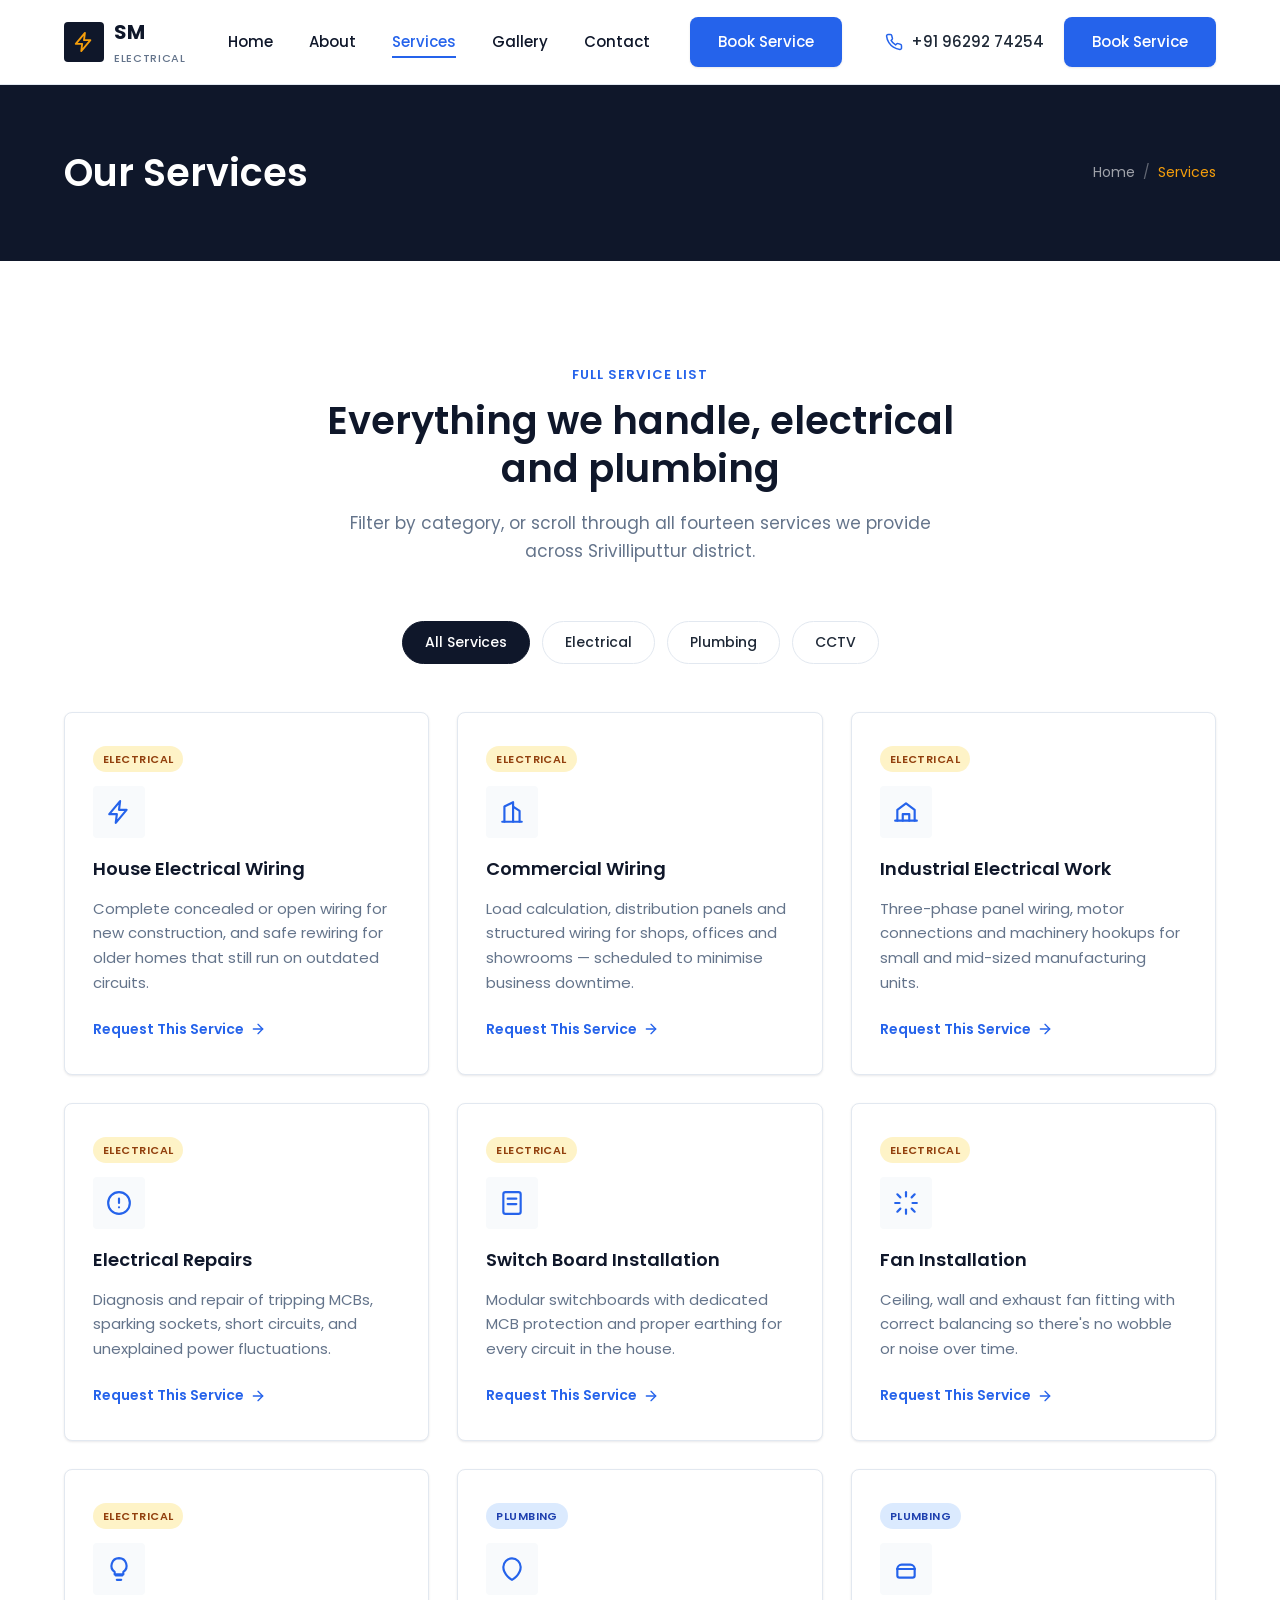
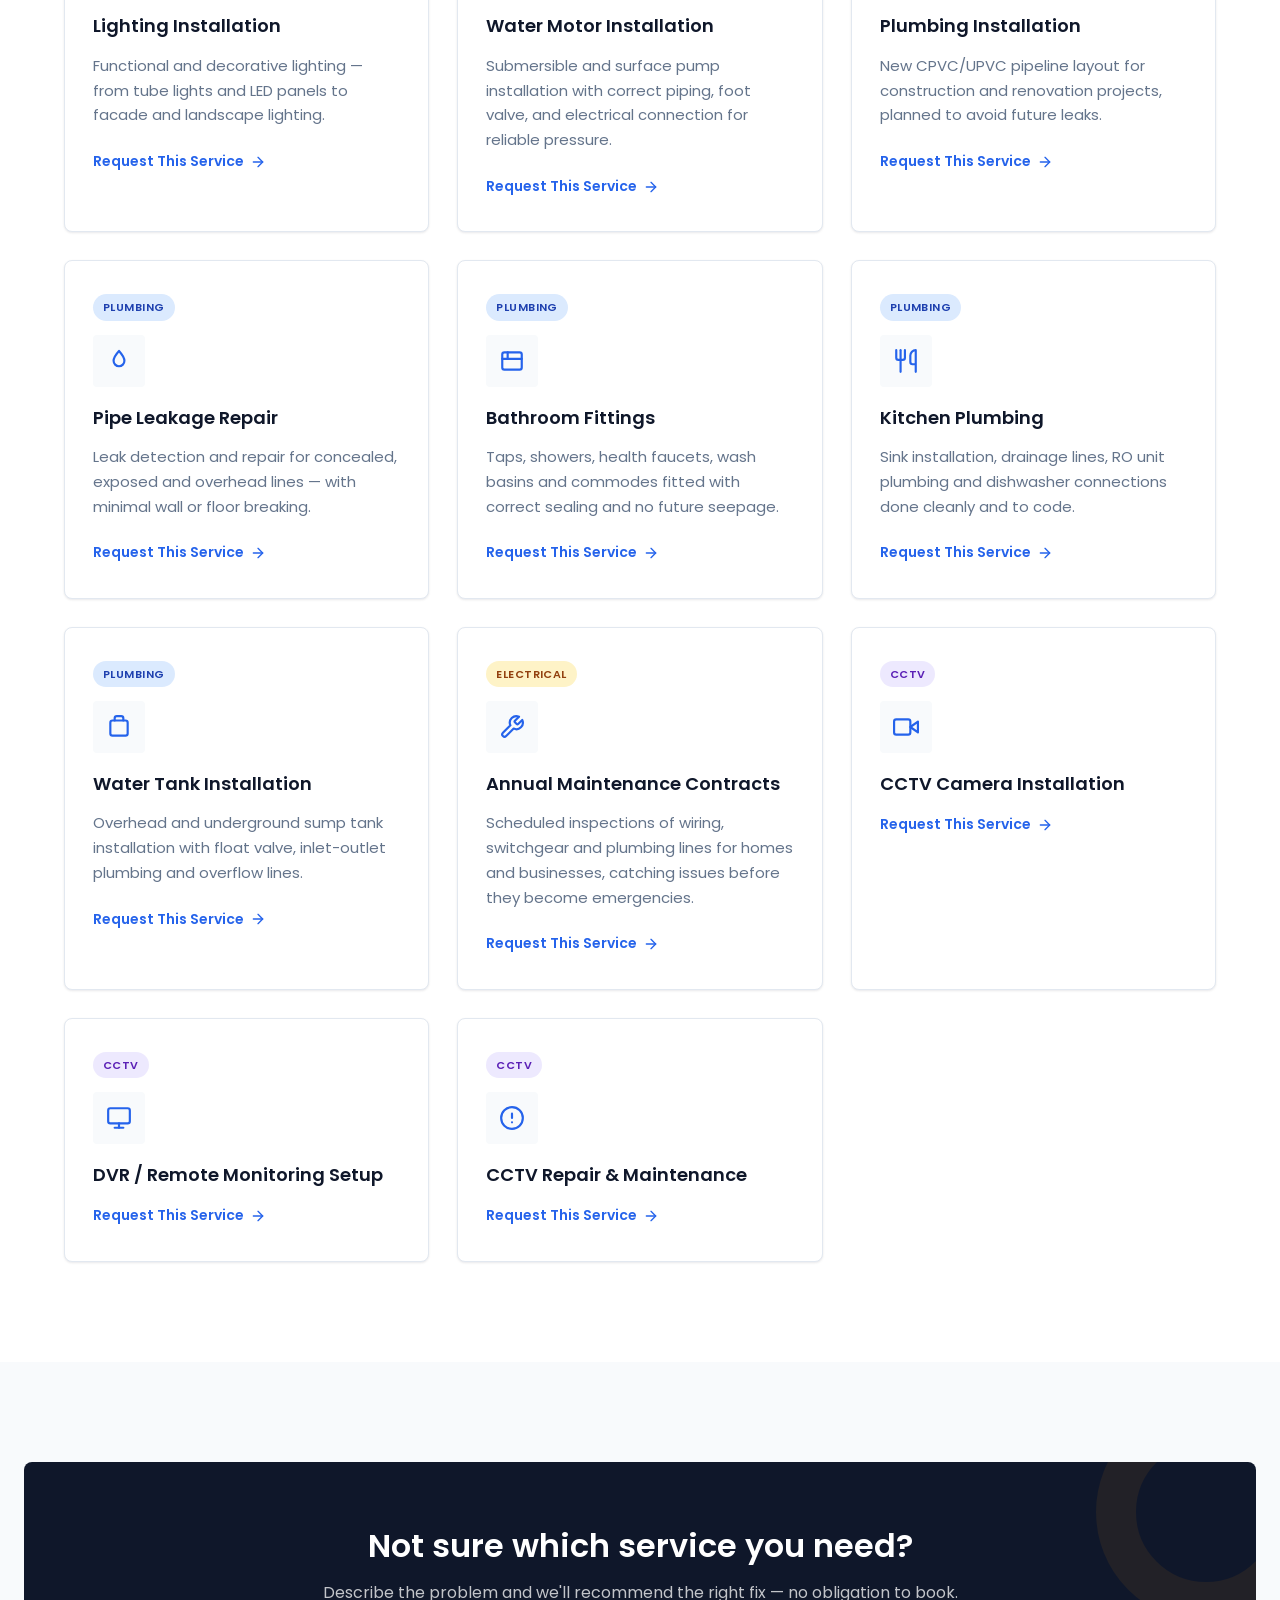
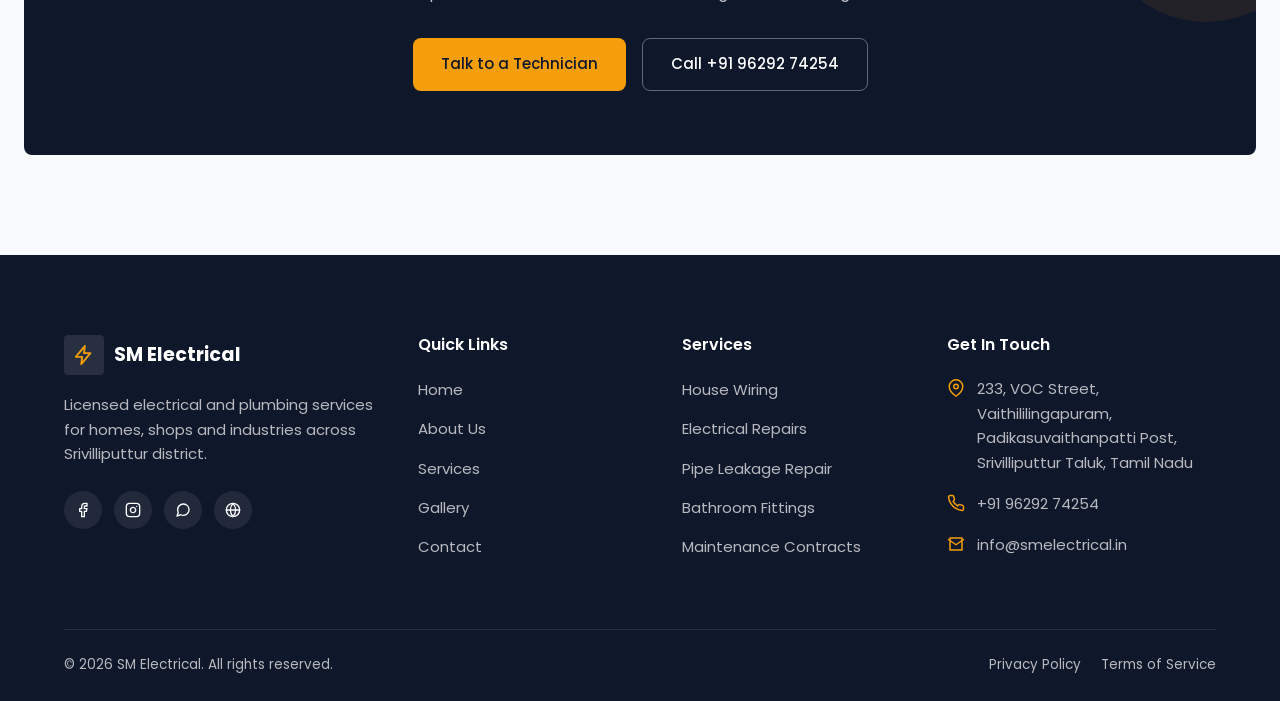
==== project/services.html @ 1d5938f4 "Initial commit" ====
<!DOCTYPE html>
<html lang="en">
<head>
  <meta charset="UTF-8">
  <meta name="viewport" content="width=device-width, initial-scale=1.0">
  <title>Our Services | SM Electrical, Srivilliputtur</title>
  <meta name="description" content="Explore all electrical and plumbing services offered by SM Electrical in Srivilliputtur — wiring, repairs, installations, and maintenance for homes, shops and industries.">
  <meta property="og:type" content="website">
  <meta property="og:title" content="Electrical & Plumbing Services in Srivilliputtur">
  <meta property="og:description" content="House wiring, commercial and industrial electrical work, plumbing installation, leak repair and maintenance — all under one roof.">
  <meta property="og:image" content="images/hero-electrician.svg">
  <link rel="icon" href="images/favicon.svg" type="image/svg+xml">
  <link rel="preconnect" href="https://fonts.googleapis.com">
  <link rel="preconnect" href="https://fonts.gstatic.com" crossorigin>
  <link href="https://fonts.googleapis.com/css2?family=Poppins:wght@400;500;600;700&display=swap" rel="stylesheet">
  <link rel="stylesheet" href="css/style.css">
  <link rel="stylesheet" href="css/responsive.css">
</head>
<body>

  <a href="#main-content" class="skip-link">Skip to main content</a>

  <header class="site-header">
    <div class="container header-inner">
      <a href="index.html" class="logo" aria-label="SM Electrical — Home">
        <span class="logo-mark">
          <svg viewBox="0 0 24 24" fill="none" stroke="#F59E0B" stroke-width="2" stroke-linecap="round" stroke-linejoin="round" aria-hidden="true"><path d="M13 2 3 14h7l-1 8 10-12h-7l1-8z"/></svg>
        </span>
        <span class="logo-text">SM<span class="logo-sub">Electrical</span></span>
      </a>

      <nav class="main-nav" aria-label="Primary navigation">
        <ul class="nav-list">
          <li><a href="index.html" class="nav-link">Home</a></li>
          <li><a href="index.html#about" class="nav-link">About</a></li>
          <li><a href="services.html" class="nav-link">Services</a></li>
          <li><a href="index.html#gallery" class="nav-link">Gallery</a></li>
          <li><a href="index.html#contact" class="nav-link">Contact</a></li>
        </ul>
        <a href="index.html#contact" class="btn btn-primary">Book Service</a>
      </nav>

      <div class="header-actions">
        <a href="tel:+919629274254" class="header-call">
          <svg viewBox="0 0 24 24" fill="none" stroke="currentColor" stroke-width="2" stroke-linecap="round" stroke-linejoin="round" aria-hidden="true"><path d="M22 16.92v3a2 2 0 0 1-2.18 2 19.79 19.79 0 0 1-8.63-3.07 19.5 19.5 0 0 1-6-6 19.79 19.79 0 0 1-3.07-8.67A2 2 0 0 1 4.11 2h3a2 2 0 0 1 2 1.72c.127.96.361 1.903.7 2.81a2 2 0 0 1-.45 2.11L8.09 9.91a16 16 0 0 0 6 6l1.27-1.27a2 2 0 0 1 2.11-.45c.907.339 1.85.573 2.81.7A2 2 0 0 1 22 16.92z"/></svg>
          <span>+91 96292 74254</span>
        </a>
        <a href="index.html#contact" class="btn btn-primary">Book Service</a>
        <button type="button" class="nav-toggle" aria-label="Toggle navigation menu" aria-expanded="false" aria-controls="main-nav">
          <span class="nav-toggle-bar"></span>
          <span class="nav-toggle-bar"></span>
          <span class="nav-toggle-bar"></span>
        </button>
      </div>
    </div>
    <div class="nav-backdrop"></div>
  </header>

  <main id="main-content">

    <section class="page-hero">
      <div class="container page-hero-inner">
        <h1>Our Services</h1>
        <nav class="breadcrumbs" aria-label="Breadcrumb">
          <a href="index.html">Home</a>
          <span class="sep">/</span>
          <span class="current">Services</span>
        </nav>
      </div>
    </section>

    <section class="section">
      <div class="container">
        <div class="section-header section-header--center reveal">
          <span class="eyebrow">Full service list</span>
          <h2 class="section-title">Everything we handle, electrical and plumbing</h2>
          <p class="section-subtitle">Filter by category, or scroll through all fourteen services we provide across Srivilliputtur district.</p>
        </div>

        <div class="service-category-nav reveal" role="group" aria-label="Filter services by category">
          <button type="button" class="category-btn is-active" data-filter="all" aria-pressed="true">All Services</button>
          <button type="button" class="category-btn" data-filter="electrical" aria-pressed="false">Electrical</button>
          <button type="button" class="category-btn" data-filter="plumbing" aria-pressed="false">Plumbing</button>
          <button type="button" class="category-btn" data-filter="cctv" aria-pressed="false">CCTV</button>
        </div>

        <div class="services-page-grid">

          <article class="service-card reveal" id="wiring" data-category="electrical">
            <span class="service-tag service-tag--electrical">Electrical</span>
            <div class="service-icon">
              <svg viewBox="0 0 24 24" fill="none" stroke="currentColor" stroke-width="2" stroke-linecap="round" stroke-linejoin="round" aria-hidden="true"><path d="M13 2 3 14h7l-1 8 10-12h-7l1-8z"/></svg>
            </div>
            <h3>House Electrical Wiring</h3>
            <p>Complete concealed or open wiring for new construction, and safe rewiring for older homes that still run on outdated circuits.</p>
            <a href="contact.html?service=house-wiring" class="service-link">Request This Service
              <svg viewBox="0 0 24 24" fill="none" stroke="currentColor" stroke-width="2" stroke-linecap="round" stroke-linejoin="round" aria-hidden="true"><line x1="5" y1="12" x2="19" y2="12"/><polyline points="12 5 19 12 12 19"/></svg>
            </a>
          </article>

          <article class="service-card reveal" id="commercial" data-category="electrical">
            <span class="service-tag service-tag--electrical">Electrical</span>
            <div class="service-icon">
              <svg viewBox="0 0 24 24" fill="none" stroke="currentColor" stroke-width="2" stroke-linecap="round" stroke-linejoin="round" aria-hidden="true"><path d="M3 21h18"/><path d="M5 21V7l8-4v18"/><path d="M19 21V11l-6-4"/></svg>
            </div>
            <h3>Commercial Wiring</h3>
            <p>Load calculation, distribution panels and structured wiring for shops, offices and showrooms — scheduled to minimise business downtime.</p>
            <a href="contact.html?service=commercial-wiring" class="service-link">Request This Service
              <svg viewBox="0 0 24 24" fill="none" stroke="currentColor" stroke-width="2" stroke-linecap="round" stroke-linejoin="round" aria-hidden="true"><line x1="5" y1="12" x2="19" y2="12"/><polyline points="12 5 19 12 12 19"/></svg>
            </a>
          </article>

          <article class="service-card reveal" id="industrial" data-category="electrical">
            <span class="service-tag service-tag--electrical">Electrical</span>
            <div class="service-icon">
              <svg viewBox="0 0 24 24" fill="none" stroke="currentColor" stroke-width="2" stroke-linecap="round" stroke-linejoin="round" aria-hidden="true"><path d="M2 20h20"/><path d="M4 20V10l8-6 8 6v10"/><path d="M9 20v-6h6v6"/></svg>
            </div>
            <h3>Industrial Electrical Work</h3>
            <p>Three-phase panel wiring, motor connections and machinery hookups for small and mid-sized manufacturing units.</p>
            <a href="contact.html?service=industrial" class="service-link">Request This Service
              <svg viewBox="0 0 24 24" fill="none" stroke="currentColor" stroke-width="2" stroke-linecap="round" stroke-linejoin="round" aria-hidden="true"><line x1="5" y1="12" x2="19" y2="12"/><polyline points="12 5 19 12 12 19"/></svg>
            </a>
          </article>

          <article class="service-card reveal" id="repairs" data-category="electrical">
            <span class="service-tag service-tag--electrical">Electrical</span>
            <div class="service-icon">
              <svg viewBox="0 0 24 24" fill="none" stroke="currentColor" stroke-width="2" stroke-linecap="round" stroke-linejoin="round" aria-hidden="true"><circle cx="12" cy="12" r="10"/><line x1="12" y1="8" x2="12" y2="12"/><line x1="12" y1="16" x2="12.01" y2="16"/></svg>
            </div>
            <h3>Electrical Repairs</h3>
            <p>Diagnosis and repair of tripping MCBs, sparking sockets, short circuits, and unexplained power fluctuations.</p>
            <a href="contact.html?service=electrical-repairs" class="service-link">Request This Service
              <svg viewBox="0 0 24 24" fill="none" stroke="currentColor" stroke-width="2" stroke-linecap="round" stroke-linejoin="round" aria-hidden="true"><line x1="5" y1="12" x2="19" y2="12"/><polyline points="12 5 19 12 12 19"/></svg>
            </a>
          </article>

          <article class="service-card reveal" id="switchboard" data-category="electrical">
            <span class="service-tag service-tag--electrical">Electrical</span>
            <div class="service-icon">
              <svg viewBox="0 0 24 24" fill="none" stroke="currentColor" stroke-width="2" stroke-linecap="round" stroke-linejoin="round" aria-hidden="true"><rect x="4" y="2" width="16" height="20" rx="2"/><line x1="8" y1="8" x2="16" y2="8"/><line x1="8" y1="13" x2="16" y2="13"/></svg>
            </div>
            <h3>Switch Board Installation</h3>
            <p>Modular switchboards with dedicated MCB protection and proper earthing for every circuit in the house.</p>
            <a href="contact.html?service=switchboard" class="service-link">Request This Service
              <svg viewBox="0 0 24 24" fill="none" stroke="currentColor" stroke-width="2" stroke-linecap="round" stroke-linejoin="round" aria-hidden="true"><line x1="5" y1="12" x2="19" y2="12"/><polyline points="12 5 19 12 12 19"/></svg>
            </a>
          </article>

          <article class="service-card reveal" id="fan" data-category="electrical">
            <span class="service-tag service-tag--electrical">Electrical</span>
            <div class="service-icon">
              <svg viewBox="0 0 24 24" fill="none" stroke="currentColor" stroke-width="2" stroke-linecap="round" stroke-linejoin="round" aria-hidden="true"><path d="M12 2v4"/><path d="m6.8 6.8-2.8-2.8"/><path d="M2 12h4"/><path d="m6.8 17.2-2.8 2.8"/><path d="M12 18v4"/><path d="m17.2 17.2 2.8 2.8"/><path d="M18 12h4"/><path d="m17.2 6.8 2.8-2.8"/></svg>
            </div>
            <h3>Fan Installation</h3>
            <p>Ceiling, wall and exhaust fan fitting with correct balancing so there's no wobble or noise over time.</p>
            <a href="contact.html?service=fan-installation" class="service-link">Request This Service
              <svg viewBox="0 0 24 24" fill="none" stroke="currentColor" stroke-width="2" stroke-linecap="round" stroke-linejoin="round" aria-hidden="true"><line x1="5" y1="12" x2="19" y2="12"/><polyline points="12 5 19 12 12 19"/></svg>
            </a>
          </article>

          <article class="service-card reveal" id="lighting" data-category="electrical">
            <span class="service-tag service-tag--electrical">Electrical</span>
            <div class="service-icon">
              <svg viewBox="0 0 24 24" fill="none" stroke="currentColor" stroke-width="2" stroke-linecap="round" stroke-linejoin="round" aria-hidden="true"><path d="M9 18h6"/><path d="M10 22h4"/><path d="M12 2a7 7 0 0 0-4 12.7V17h8v-2.3A7 7 0 0 0 12 2z"/></svg>
            </div>
            <h3>Lighting Installation</h3>
            <p>Functional and decorative lighting — from tube lights and LED panels to facade and landscape lighting.</p>
            <a href="contact.html?service=lighting" class="service-link">Request This Service
              <svg viewBox="0 0 24 24" fill="none" stroke="currentColor" stroke-width="2" stroke-linecap="round" stroke-linejoin="round" aria-hidden="true"><line x1="5" y1="12" x2="19" y2="12"/><polyline points="12 5 19 12 12 19"/></svg>
            </a>
          </article>

          <article class="service-card reveal" id="watermotor" data-category="plumbing">
            <span class="service-tag service-tag--plumbing">Plumbing</span>
            <div class="service-icon">
              <svg viewBox="0 0 24 24" fill="none" stroke="currentColor" stroke-width="2" stroke-linecap="round" stroke-linejoin="round" aria-hidden="true"><path d="M12 22s8-4.5 8-11.8A8 8 0 0 0 4 10.2C4 17.5 12 22 12 22z"/></svg>
            </div>
            <h3>Water Motor Installation</h3>
            <p>Submersible and surface pump installation with correct piping, foot valve, and electrical connection for reliable pressure.</p>
            <a href="contact.html?service=water-motor" class="service-link">Request This Service
              <svg viewBox="0 0 24 24" fill="none" stroke="currentColor" stroke-width="2" stroke-linecap="round" stroke-linejoin="round" aria-hidden="true"><line x1="5" y1="12" x2="19" y2="12"/><polyline points="12 5 19 12 12 19"/></svg>
            </a>
          </article>

          <article class="service-card reveal" id="plumbing-install" data-category="plumbing">
            <span class="service-tag service-tag--plumbing">Plumbing</span>
            <div class="service-icon">
              <svg viewBox="0 0 24 24" fill="none" stroke="currentColor" stroke-width="2" stroke-linecap="round" stroke-linejoin="round" aria-hidden="true"><path d="M4 12h16"/><path d="M4 12a4 4 0 0 1 4-4h8a4 4 0 0 1 4 4"/><path d="M4 12v6a2 2 0 0 0 2 2h12a2 2 0 0 0 2-2v-6"/></svg>
            </div>
            <h3>Plumbing Installation</h3>
            <p>New CPVC/UPVC pipeline layout for construction and renovation projects, planned to avoid future leaks.</p>
            <a href="contact.html?service=plumbing-installation" class="service-link">Request This Service
              <svg viewBox="0 0 24 24" fill="none" stroke="currentColor" stroke-width="2" stroke-linecap="round" stroke-linejoin="round" aria-hidden="true"><line x1="5" y1="12" x2="19" y2="12"/><polyline points="12 5 19 12 12 19"/></svg>
            </a>
          </article>

          <article class="service-card reveal" id="leakage" data-category="plumbing">
            <span class="service-tag service-tag--plumbing">Plumbing</span>
            <div class="service-icon">
              <svg viewBox="0 0 24 24" fill="none" stroke="currentColor" stroke-width="2" stroke-linecap="round" stroke-linejoin="round" aria-hidden="true"><path d="M12 2.69s5 5.5 5 9.13a5 5 0 0 1-10 0c0-3.63 5-9.13 5-9.13z"/></svg>
            </div>
            <h3>Pipe Leakage Repair</h3>
            <p>Leak detection and repair for concealed, exposed and overhead lines — with minimal wall or floor breaking.</p>
            <a href="contact.html?service=leakage-repair" class="service-link">Request This Service
              <svg viewBox="0 0 24 24" fill="none" stroke="currentColor" stroke-width="2" stroke-linecap="round" stroke-linejoin="round" aria-hidden="true"><line x1="5" y1="12" x2="19" y2="12"/><polyline points="12 5 19 12 12 19"/></svg>
            </a>
          </article>

          <article class="service-card reveal" id="bathroom" data-category="plumbing">
            <span class="service-tag service-tag--plumbing">Plumbing</span>
            <div class="service-icon">
              <svg viewBox="0 0 24 24" fill="none" stroke="currentColor" stroke-width="2" stroke-linecap="round" stroke-linejoin="round" aria-hidden="true"><rect x="3" y="4" width="18" height="16" rx="2"/><path d="M3 10h18"/><path d="M8 4v6"/></svg>
            </div>
            <h3>Bathroom Fittings</h3>
            <p>Taps, showers, health faucets, wash basins and commodes fitted with correct sealing and no future seepage.</p>
            <a href="contact.html?service=bathroom-fittings" class="service-link">Request This Service
              <svg viewBox="0 0 24 24" fill="none" stroke="currentColor" stroke-width="2" stroke-linecap="round" stroke-linejoin="round" aria-hidden="true"><line x1="5" y1="12" x2="19" y2="12"/><polyline points="12 5 19 12 12 19"/></svg>
            </a>
          </article>

          <article class="service-card reveal" id="kitchen" data-category="plumbing">
            <span class="service-tag service-tag--plumbing">Plumbing</span>
            <div class="service-icon">
              <svg viewBox="0 0 24 24" fill="none" stroke="currentColor" stroke-width="2" stroke-linecap="round" stroke-linejoin="round" aria-hidden="true"><path d="M3 2v7c0 1.1.9 2 2 2h4a2 2 0 0 0 2-2V2"/><path d="M7 2v20"/><path d="M21 15V2a5 5 0 0 0-5 5v6c0 1.1.9 2 2 2h3zm0 0v7"/></svg>
            </div>
            <h3>Kitchen Plumbing</h3>
            <p>Sink installation, drainage lines, RO unit plumbing and dishwasher connections done cleanly and to code.</p>
            <a href="contact.html?service=kitchen-plumbing" class="service-link">Request This Service
              <svg viewBox="0 0 24 24" fill="none" stroke="currentColor" stroke-width="2" stroke-linecap="round" stroke-linejoin="round" aria-hidden="true"><line x1="5" y1="12" x2="19" y2="12"/><polyline points="12 5 19 12 12 19"/></svg>
            </a>
          </article>

          <article class="service-card reveal" id="watertank" data-category="plumbing">
            <span class="service-tag service-tag--plumbing">Plumbing</span>
            <div class="service-icon">
              <svg viewBox="0 0 24 24" fill="none" stroke="currentColor" stroke-width="2" stroke-linecap="round" stroke-linejoin="round" aria-hidden="true"><rect x="4" y="6" width="16" height="14" rx="2"/><path d="M8 6V4a2 2 0 0 1 2-2h4a2 2 0 0 1 2 2v2"/></svg>
            </div>
            <h3>Water Tank Installation</h3>
            <p>Overhead and underground sump tank installation with float valve, inlet-outlet plumbing and overflow lines.</p>
            <a href="contact.html?service=water-tank" class="service-link">Request This Service
              <svg viewBox="0 0 24 24" fill="none" stroke="currentColor" stroke-width="2" stroke-linecap="round" stroke-linejoin="round" aria-hidden="true"><line x1="5" y1="12" x2="19" y2="12"/><polyline points="12 5 19 12 12 19"/></svg>
            </a>
          </article>

          <article class="service-card reveal" id="maintenance" data-category="electrical">
            <span class="service-tag service-tag--electrical">Electrical</span>
            <div class="service-icon">
              <svg viewBox="0 0 24 24" fill="none" stroke="currentColor" stroke-width="2" stroke-linecap="round" stroke-linejoin="round" aria-hidden="true"><path d="M14.7 6.3a1 1 0 0 0 0 1.4l1.6 1.6a1 1 0 0 0 1.4 0l3.77-3.77a6 6 0 0 1-7.94 7.94l-6.91 6.91a2.12 2.12 0 0 1-3-3l6.91-6.91a6 6 0 0 1 7.94-7.94l-3.76 3.76z"/></svg>
            </div>
            <h3>Annual Maintenance Contracts</h3>
            <p>Scheduled inspections of wiring, switchgear and plumbing lines for homes and businesses, catching issues before they become emergencies.</p>
            <a href="contact.html?service=amc" class="service-link">Request This Service
              <svg viewBox="0 0 24 24" fill="none" stroke="currentColor" stroke-width="2" stroke-linecap="round" stroke-linejoin="round" aria-hidden="true"><line x1="5" y1="12" x2="19" y2="12"/><polyline points="12 5 19 12 12 19"/></svg>
            </a>
          </article>

          <article class="service-card reveal" id="cctv-installation" data-category="cctv">
            <span class="service-tag service-tag--cctv">CCTV</span>
            <div class="service-icon">
              <svg viewBox="0 0 24 24" fill="none" stroke="currentColor" stroke-width="2" stroke-linecap="round" stroke-linejoin="round" aria-hidden="true"><path d="M23 7l-7 5 7 5V7z"/><rect x="1" y="5" width="15" height="14" rx="2" ry="2"/></svg>
            </div>
            <h3>CCTV Camera Installation</h3>
            <a href="index.html#contact" class="service-link">Request This Service
              <svg viewBox="0 0 24 24" fill="none" stroke="currentColor" stroke-width="2" stroke-linecap="round" stroke-linejoin="round" aria-hidden="true"><line x1="5" y1="12" x2="19" y2="12"/><polyline points="12 5 19 12 12 19"/></svg>
            </a>
          </article>

          <article class="service-card reveal" id="cctv-monitoring" data-category="cctv">
            <span class="service-tag service-tag--cctv">CCTV</span>
            <div class="service-icon">
              <svg viewBox="0 0 24 24" fill="none" stroke="currentColor" stroke-width="2" stroke-linecap="round" stroke-linejoin="round" aria-hidden="true"><rect x="2" y="3" width="20" height="14" rx="2"/><line x1="8" y1="21" x2="16" y2="21"/><line x1="12" y1="17" x2="12" y2="21"/></svg>
            </div>
            <h3>DVR / Remote Monitoring Setup</h3>
            <a href="index.html#contact" class="service-link">Request This Service
              <svg viewBox="0 0 24 24" fill="none" stroke="currentColor" stroke-width="2" stroke-linecap="round" stroke-linejoin="round" aria-hidden="true"><line x1="5" y1="12" x2="19" y2="12"/><polyline points="12 5 19 12 12 19"/></svg>
            </a>
          </article>

          <article class="service-card reveal" id="cctv-repair" data-category="cctv">
            <span class="service-tag service-tag--cctv">CCTV</span>
            <div class="service-icon">
              <svg viewBox="0 0 24 24" fill="none" stroke="currentColor" stroke-width="2" stroke-linecap="round" stroke-linejoin="round" aria-hidden="true"><circle cx="12" cy="12" r="10"/><line x1="12" y1="8" x2="12" y2="12"/><line x1="12" y1="16" x2="12.01" y2="16"/></svg>
            </div>
            <h3>CCTV Repair &amp; Maintenance</h3>
            <a href="index.html#contact" class="service-link">Request This Service
              <svg viewBox="0 0 24 24" fill="none" stroke="currentColor" stroke-width="2" stroke-linecap="round" stroke-linejoin="round" aria-hidden="true"><line x1="5" y1="12" x2="19" y2="12"/><polyline points="12 5 19 12 12 19"/></svg>
            </a>
          </article>

        </div>
      </div>
    </section>

    <section class="section section--alt">
      <div class="cta-section reveal">
        <div class="cta-inner">
          <h2>Not sure which service you need?</h2>
          <p>Describe the problem and we'll recommend the right fix — no obligation to book.</p>
          <div class="cta-actions">
            <a href="index.html#contact" class="btn btn-accent">Talk to a Technician</a>
            <a href="tel:+919629274254" class="btn btn-outline-light">Call +91 96292 74254</a>
          </div>
        </div>
      </div>
    </section>

  </main>

  <footer class="site-footer">
    <div class="container">
      <div class="footer-grid">
        <div class="footer-about">
          <a href="index.html" class="footer-logo">
            <span class="logo-mark">
              <svg viewBox="0 0 24 24" fill="none" stroke="#F59E0B" stroke-width="2" stroke-linecap="round" stroke-linejoin="round" aria-hidden="true"><path d="M13 2 3 14h7l-1 8 10-12h-7l1-8z"/></svg>
            </span>
            SM Electrical
          </a>
          <p>Licensed electrical and plumbing services for homes, shops and industries across Srivilliputtur district.</p>
          <div class="footer-social">
            <a href="#" aria-label="Follow us on Facebook"><svg viewBox="0 0 24 24" fill="none" stroke="currentColor" stroke-width="2" stroke-linecap="round" stroke-linejoin="round" aria-hidden="true"><path d="M18 2h-3a5 5 0 0 0-5 5v3H7v4h3v8h4v-8h3l1-4h-4V7a1 1 0 0 1 1-1h3z"/></svg></a>
            <a href="https://www.instagram.com/sm_electrical_1997" target="_blank" rel="noopener" aria-label="Follow us on Instagram"><svg viewBox="0 0 24 24" fill="none" stroke="currentColor" stroke-width="2" stroke-linecap="round" stroke-linejoin="round" aria-hidden="true"><rect x="2" y="2" width="20" height="20" rx="5"/><path d="M16 11.37A4 4 0 1 1 12.63 8 4 4 0 0 1 16 11.37z"/><line x1="17.5" y1="6.5" x2="17.51" y2="6.5"/></svg></a>
            <a href="https://wa.me/919629274254" target="_blank" rel="noopener" aria-label="Message us on WhatsApp"><svg viewBox="0 0 24 24" fill="none" stroke="currentColor" stroke-width="2" stroke-linecap="round" stroke-linejoin="round" aria-hidden="true"><path d="M21 11.5a8.38 8.38 0 0 1-.9 3.8 8.5 8.5 0 0 1-7.6 4.7 8.38 8.38 0 0 1-3.8-.9L3 21l1.9-5.7a8.38 8.38 0 0 1-.9-3.8 8.5 8.5 0 0 1 4.7-7.6 8.38 8.38 0 0 1 3.8-.9h.5a8.48 8.48 0 0 1 8 8v.5z"/></svg></a>
            <a href="#" aria-label="Find us on Google"><svg viewBox="0 0 24 24" fill="none" stroke="currentColor" stroke-width="2" stroke-linecap="round" stroke-linejoin="round" aria-hidden="true"><circle cx="12" cy="12" r="10"/><line x1="2" y1="12" x2="22" y2="12"/><path d="M12 2a15.3 15.3 0 0 1 4 10 15.3 15.3 0 0 1-4 10 15.3 15.3 0 0 1-4-10 15.3 15.3 0 0 1 4-10z"/></svg></a>
          </div>
        </div>

        <div class="footer-nav">
          <h3 class="footer-heading">Quick Links</h3>
          <ul class="footer-links">
            <li><a href="index.html">Home</a></li>
            <li><a href="index.html#about">About Us</a></li>
            <li><a href="services.html">Services</a></li>
            <li><a href="index.html#gallery">Gallery</a></li>
            <li><a href="index.html#contact">Contact</a></li>
          </ul>
        </div>

        <div class="footer-services">
          <h3 class="footer-heading">Services</h3>
          <ul class="footer-links">
            <li><a href="services.html#wiring">House Wiring</a></li>
            <li><a href="services.html#repairs">Electrical Repairs</a></li>
            <li><a href="services.html#leakage">Pipe Leakage Repair</a></li>
            <li><a href="services.html#bathroom">Bathroom Fittings</a></li>
            <li><a href="services.html#maintenance">Maintenance Contracts</a></li>
          </ul>
        </div>

        <div class="footer-contact">
          <h3 class="footer-heading">Get In Touch</h3>
          <div class="footer-contact-item">
            <svg viewBox="0 0 24 24" fill="none" stroke="currentColor" stroke-width="2" stroke-linecap="round" stroke-linejoin="round" aria-hidden="true"><path d="M21 10c0 7-9 13-9 13s-9-6-9-13a9 9 0 0 1 18 0z"/><circle cx="12" cy="10" r="3"/></svg>
            <span>233, VOC Street, Vaithililingapuram, Padikasuvaithanpatti Post, Srivilliputtur Taluk, Tamil Nadu</span>
          </div>
          <div class="footer-contact-item">
            <svg viewBox="0 0 24 24" fill="none" stroke="currentColor" stroke-width="2" stroke-linecap="round" stroke-linejoin="round" aria-hidden="true"><path d="M22 16.92v3a2 2 0 0 1-2.18 2 19.79 19.79 0 0 1-8.63-3.07 19.5 19.5 0 0 1-6-6 19.79 19.79 0 0 1-3.07-8.67A2 2 0 0 1 4.11 2h3a2 2 0 0 1 2 1.72c.127.96.361 1.903.7 2.81a2 2 0 0 1-.45 2.11L8.09 9.91a16 16 0 0 0 6 6l1.27-1.27a2 2 0 0 1 2.11-.45c.907.339 1.85.573 2.81.7A2 2 0 0 1 22 16.92z"/></svg>
            <span>+91 96292 74254</span>
          </div>
          <div class="footer-contact-item">
            <svg viewBox="0 0 24 24" fill="none" stroke="currentColor" stroke-width="2" stroke-linecap="round" stroke-linejoin="round" aria-hidden="true"><path d="M4 4h16v16H4z"/><path d="m22 6-10 7L2 6"/></svg>
            <span>info@smelectrical.in</span>
          </div>
        </div>
      </div>

      <div class="footer-bottom">
        <p>&copy; <span id="current-year">2026</span> SM Electrical. All rights reserved.</p>
        <div class="footer-bottom-links">
          <a href="#">Privacy Policy</a>
          <a href="#">Terms of Service</a>
        </div>
      </div>
    </div>
  </footer>

  <button type="button" class="scroll-top" aria-label="Scroll back to top">
    <svg viewBox="0 0 24 24" fill="none" stroke="currentColor" stroke-width="2" stroke-linecap="round" stroke-linejoin="round" aria-hidden="true"><line x1="12" y1="19" x2="12" y2="5"/><polyline points="5 12 12 5 19 12"/></svg>
  </button>

  <script src="js/main.js"></script>
</body>
</html>
---- project/css/style.css ----
/* ==========================================================================
   SM Electrical
   Main Stylesheet
   ========================================================================== */

/* -----------------------------------------
   1. CSS Variables
----------------------------------------- */
:root {
  --color-primary: #0F172A;
  --color-secondary: #2563EB;
  --color-accent: #F59E0B;
  --color-bg: #FFFFFF;
  --color-section-bg: #F8FAFC;
  --color-text: #1F2937;
  --color-text-muted: #64748B;
  --color-border: #E2E8F0;
  --color-white: #FFFFFF;

  --font-primary: 'Poppins', -apple-system, BlinkMacSystemFont, 'Segoe UI', sans-serif;

  --max-width: 1200px;
  --radius: 8px;
  --radius-sm: 4px;

  --section-padding: 100px;
  --section-padding-mobile: 60px;

  --shadow-sm: 0 1px 3px rgba(15, 23, 42, 0.06), 0 1px 2px rgba(15, 23, 42, 0.04);
  --shadow-md: 0 4px 14px rgba(15, 23, 42, 0.08);
  --shadow-lg: 0 10px 30px rgba(15, 23, 42, 0.10);

  --transition-fast: 0.2s ease;
  --transition-base: 0.3s ease;
}

/* Scroll offset for sticky header on anchor jumps */
#about,
#services,
#gallery,
#contact,
#why-us,
#how-we-work,
#testimonials {
  scroll-margin-top: 100px;
}

/* -----------------------------------------
   2. Reset & Base
----------------------------------------- */
*,
*::before,
*::after {
  box-sizing: border-box;
  margin: 0;
  padding: 0;
}

html {
  scroll-behavior: smooth;
  -webkit-text-size-adjust: 100%;
}

body {
  font-family: var(--font-primary);
  color: var(--color-text);
  background-color: var(--color-bg);
  line-height: 1.65;
  font-size: 16px;
  overflow-x: hidden;
}

img {
  max-width: 100%;
  display: block;
}

a {
  color: inherit;
  text-decoration: none;
}

ul,
ol {
  list-style: none;
}

button {
  font-family: inherit;
  cursor: pointer;
  border: none;
  background: none;
}

input,
textarea,
select {
  font-family: inherit;
  font-size: 1rem;
}

h1, h2, h3, h4, h5, h6 {
  font-weight: 600;
  line-height: 1.25;
  color: var(--color-primary);
}

/* Visible keyboard focus for accessibility */
a:focus-visible,
button:focus-visible,
input:focus-visible,
textarea:focus-visible,
select:focus-visible {
  outline: 2px solid var(--color-secondary);
  outline-offset: 3px;
  border-radius: var(--radius-sm);
}

.skip-link {
  position: absolute;
  left: -9999px;
  top: 0;
  background: var(--color-primary);
  color: var(--color-white);
  padding: 12px 20px;
  z-index: 2000;
  border-radius: 0 0 var(--radius-sm) 0;
}

.skip-link:focus {
  left: 0;
}

@media (prefers-reduced-motion: reduce) {
  *,
  *::before,
  *::after {
    animation-duration: 0.01ms !important;
    animation-iteration-count: 1 !important;
    transition-duration: 0.01ms !important;
    scroll-behavior: auto !important;
  }
}

/* -----------------------------------------
   3. Layout Helpers
----------------------------------------- */
.container {
  max-width: var(--max-width);
  margin-inline: auto;
  padding-inline: 24px;
}

.section {
  padding-block: var(--section-padding);
}

.section--alt {
  background-color: var(--color-section-bg);
}

.section-header {
  max-width: 640px;
  margin-bottom: 56px;
}

.section-header--center {
  margin-inline: auto;
  text-align: center;
}

.eyebrow {
  display: inline-block;
  font-size: 0.8125rem;
  font-weight: 600;
  letter-spacing: 0.08em;
  text-transform: uppercase;
  color: var(--color-secondary);
  margin-bottom: 12px;
  position: relative;
  padding-left: 28px;
}

.eyebrow::before {
  content: '';
  position: absolute;
  left: 0;
  top: 50%;
  transform: translateY(-50%);
  width: 18px;
  height: 2px;
  background-color: var(--color-accent);
}

.section-header--center .eyebrow {
  padding-left: 0;
}

.section-header--center .eyebrow::before {
  display: none;
}

.section-title {
  font-size: clamp(1.75rem, 3vw, 2.5rem);
  margin-bottom: 16px;
}

.section-subtitle {
  color: var(--color-text-muted);
  font-size: 1.0625rem;
}

.text-center {
  text-align: center;
}

/* Fade-in on scroll */
.reveal {
  opacity: 0;
  transform: translateY(24px);
  transition: opacity 0.6s ease, transform 0.6s ease;
}

.reveal.is-visible {
  opacity: 1;
  transform: translateY(0);
}

/* -----------------------------------------
   4. Buttons
----------------------------------------- */
.btn {
  display: inline-flex;
  align-items: center;
  justify-content: center;
  gap: 8px;
  padding: 13px 28px;
  border-radius: var(--radius);
  font-weight: 500;
  font-size: 0.9375rem;
  transition: transform var(--transition-fast), box-shadow var(--transition-fast), background-color var(--transition-fast), color var(--transition-fast), border-color var(--transition-fast);
  white-space: nowrap;
}

.btn-primary {
  background-color: var(--color-secondary);
  color: var(--color-white);
  box-shadow: var(--shadow-sm);
}

.btn-primary:hover {
  background-color: #1D4ED8;
  box-shadow: var(--shadow-md);
  transform: translateY(-2px);
}

.btn-accent {
  background-color: var(--color-accent);
  color: var(--color-primary);
}

.btn-accent:hover {
  background-color: #D97F09;
  transform: translateY(-2px);
  box-shadow: var(--shadow-md);
}

.btn-outline {
  background-color: transparent;
  color: var(--color-primary);
  border: 1.5px solid var(--color-border);
}

.btn-outline:hover {
  border-color: var(--color-secondary);
  color: var(--color-secondary);
  transform: translateY(-2px);
}

.btn-outline-light {
  background-color: transparent;
  color: var(--color-white);
  border: 1.5px solid rgba(255, 255, 255, 0.35);
}

.btn-outline-light:hover {
  border-color: var(--color-white);
  background-color: rgba(255, 255, 255, 0.08);
  transform: translateY(-2px);
}

.btn-sm {
  padding: 10px 20px;
  font-size: 0.875rem;
}

.btn-block {
  width: 100%;
}

/* -----------------------------------------
   5. Header
----------------------------------------- */
.site-header {
  position: sticky;
  top: 0;
  z-index: 1000;
  background-color: rgba(255, 255, 255, 0.96);
  backdrop-filter: saturate(180%) blur(6px);
  border-bottom: 1px solid var(--color-border);
  transition: box-shadow var(--transition-base);
}

.site-header.is-scrolled {
  box-shadow: var(--shadow-sm);
}

.header-inner {
  display: flex;
  align-items: center;
  justify-content: space-between;
  height: 84px;
}

.logo {
  display: flex;
  align-items: center;
  gap: 10px;
  font-weight: 700;
  font-size: 1.25rem;
  color: var(--color-primary);
  flex-shrink: 0;
}

.logo-mark {
  width: 40px;
  height: 40px;
  border-radius: var(--radius-sm);
  background-color: var(--color-primary);
  display: flex;
  align-items: center;
  justify-content: center;
  flex-shrink: 0;
}

.logo-mark svg {
  width: 22px;
  height: 22px;
}

.logo-text .logo-sub {
  display: block;
  font-size: 0.6875rem;
  font-weight: 500;
  letter-spacing: 0.06em;
  color: var(--color-text-muted);
  text-transform: uppercase;
}

.main-nav {
  display: flex;
  align-items: center;
  gap: 40px;
}

.nav-list {
  display: flex;
  align-items: center;
  gap: 36px;
}

.nav-link {
  position: relative;
  font-size: 0.9375rem;
  font-weight: 500;
  color: var(--color-primary);
  padding-block: 6px;
}

.nav-link::after {
  content: '';
  position: absolute;
  left: 0;
  bottom: 0;
  width: 0;
  height: 2px;
  background-color: var(--color-secondary);
  transition: width var(--transition-base);
}

.nav-link:hover::after,
.nav-link.is-active::after {
  width: 100%;
}

.nav-link.is-active {
  color: var(--color-secondary);
}

.header-actions {
  display: flex;
  align-items: center;
  gap: 20px;
}

.header-call {
  display: flex;
  align-items: center;
  gap: 8px;
  font-size: 0.9375rem;
  font-weight: 500;
}

.header-call svg {
  width: 18px;
  height: 18px;
  color: var(--color-secondary);
  flex-shrink: 0;
}

.nav-toggle {
  display: none;
  flex-direction: column;
  justify-content: center;
  gap: 5px;
  width: 40px;
  height: 40px;
  z-index: 1100;
}

.nav-toggle-bar {
  width: 22px;
  height: 2px;
  background-color: var(--color-primary);
  transition: transform var(--transition-base), opacity var(--transition-base);
}

.nav-toggle[aria-expanded="true"] .nav-toggle-bar:nth-child(1) {
  transform: translateY(7px) rotate(45deg);
}

.nav-toggle[aria-expanded="true"] .nav-toggle-bar:nth-child(2) {
  opacity: 0;
}

.nav-toggle[aria-expanded="true"] .nav-toggle-bar:nth-child(3) {
  transform: translateY(-7px) rotate(-45deg);
}

/* -----------------------------------------
   6. Hero
----------------------------------------- */
.hero {
  background-color: var(--color-primary);
  position: relative;
  overflow: hidden;
}

.hero::before {
  content: '';
  position: absolute;
  inset: 0;
  background-image:
    linear-gradient(rgba(15, 23, 42, 0.86), rgba(15, 23, 42, 0.86)),
    url('../images/hero-electrician.svg');
  background-size: cover;
  background-position: center;
  z-index: 0;
}

.hero-inner {
  position: relative;
  z-index: 1;
  padding-block: 120px 100px;
  display: grid;
  grid-template-columns: 1fr;
  gap: 48px;
  align-items: center;
}

.hero-title {
  color: var(--color-white);
  font-size: clamp(2.25rem, 4vw, 3.375rem);
  line-height: 1.15;
  margin-bottom: 20px;
}

.hero-title span {
  color: var(--color-accent);
}

.hero-subtitle {
  color: var(--color-accent);
  font-weight: 500;
  font-size: 1.125rem;
  margin-bottom: 16px;
}

.hero-desc {
  color: rgba(255, 255, 255, 0.78);
  font-size: 1.0625rem;
  max-width: 520px;
  margin-bottom: 16px;
}

.hero-tags {
  font-size: 0.875rem;
  letter-spacing: 0.05em;
  color: rgba(255, 255, 255, 0.7);
  margin-bottom: 32px;
}

.hero-actions {
  display: flex;
  flex-wrap: wrap;
  gap: 16px;
  margin-bottom: 44px;
}

/* -----------------------------------------
   7. Intro / About Snapshot
----------------------------------------- */
.intro {
  display: grid;
  grid-template-columns: 0.9fr 1.1fr;
  gap: 64px;
  align-items: center;
}

.intro-media {
  position: relative;
  border-radius: var(--radius);
  overflow: hidden;
}

.intro-media img {
  width: 100%;
  height: 100%;
  object-fit: cover;
  border-radius: var(--radius);
}

.intro-badge {
  position: absolute;
  bottom: 20px;
  right: -20px;
  background-color: var(--color-white);
  border-radius: var(--radius);
  padding: 20px 24px;
  box-shadow: var(--shadow-lg);
  text-align: center;
}

.intro-badge strong {
  display: block;
  font-size: 1.75rem;
  color: var(--color-secondary);
}

.intro-badge span {
  font-size: 0.75rem;
  color: var(--color-text-muted);
}

.intro-list {
  display: grid;
  grid-template-columns: 1fr 1fr;
  gap: 20px;
  margin-top: 28px;
}

.intro-list-item {
  display: flex;
  gap: 12px;
  align-items: flex-start;
}

.intro-list-item svg {
  width: 22px;
  height: 22px;
  color: var(--color-secondary);
  flex-shrink: 0;
}

.intro-list-item h4 {
  font-size: 0.9375rem;
  margin-bottom: 2px;
}

.intro-list-item p {
  font-size: 0.875rem;
  color: var(--color-text-muted);
}

/* -----------------------------------------
   8. Services Grid & Cards
----------------------------------------- */
.services-grid {
  display: grid;
  grid-template-columns: repeat(3, 1fr);
  gap: 28px;
}

.service-card {
  background-color: var(--color-white);
  border: 1px solid var(--color-border);
  border-radius: var(--radius);
  padding: 32px 28px;
  box-shadow: var(--shadow-sm);
  transition: transform var(--transition-base), box-shadow var(--transition-base), border-color var(--transition-base);
}

.service-card:hover {
  transform: translateY(-4px);
  box-shadow: var(--shadow-md);
  border-color: transparent;
}

.service-icon {
  width: 52px;
  height: 52px;
  border-radius: var(--radius-sm);
  background-color: var(--color-section-bg);
  display: flex;
  align-items: center;
  justify-content: center;
  margin-bottom: 20px;
  transition: background-color var(--transition-base);
}

.service-card:hover .service-icon {
  background-color: var(--color-secondary);
}

.service-icon svg {
  width: 26px;
  height: 26px;
  color: var(--color-secondary);
  transition: color var(--transition-base);
}

.service-card:hover .service-icon svg {
  color: var(--color-white);
}

.service-card h3 {
  font-size: 1.125rem;
  margin-bottom: 16px;
}

.service-card p {
  color: var(--color-text-muted);
  font-size: 0.9375rem;
  margin-bottom: 20px;
}

.service-link {
  display: inline-flex;
  align-items: center;
  gap: 6px;
  font-size: 0.875rem;
  font-weight: 600;
  color: var(--color-secondary);
}

.service-link svg {
  width: 16px;
  height: 16px;
  transition: transform var(--transition-fast);
}

.service-link:hover svg {
  transform: translateX(3px);
}

.services-footer {
  margin-top: 48px;
  text-align: center;
}

.service-tag {
  display: inline-block;
  font-size: 0.6875rem;
  font-weight: 600;
  letter-spacing: 0.04em;
  text-transform: uppercase;
  padding: 4px 10px;
  border-radius: 999px;
  margin-bottom: 14px;
}

.service-tag--electrical {
  background-color: #FEF3C7;
  color: #92400E;
}

.service-tag--plumbing {
  background-color: #DBEAFE;
  color: #1E40AF;
}

.service-tag--cctv {
  background-color: #EDE9FE;
  color: #5B21B6;
}

/* -----------------------------------------
   9. Why Choose Us
----------------------------------------- */
.why-grid {
  display: grid;
  grid-template-columns: repeat(4, 1fr);
  gap: 28px;
}

.why-card {
  text-align: left;
  padding: 8px 0;
}

.why-number {
  font-size: 0.8125rem;
  font-weight: 700;
  color: var(--color-accent);
  letter-spacing: 0.06em;
  margin-bottom: 14px;
}

.why-card h3 {
  font-size: 1.0625rem;
  margin-bottom: 10px;
}

.why-card p {
  font-size: 0.9375rem;
  color: var(--color-text-muted);
}

/* -----------------------------------------
   10. How We Work (Process)
----------------------------------------- */
.process-grid {
  display: grid;
  grid-template-columns: repeat(4, 1fr);
  gap: 0;
  position: relative;
}

.process-step {
  position: relative;
  padding: 0 24px;
  text-align: center;
}

.process-step:not(:last-child)::after {
  content: '';
  position: absolute;
  top: 28px;
  right: -14%;
  width: 28%;
  border-top: 1.5px dashed var(--color-border);
}

.process-step-icon {
  width: 56px;
  height: 56px;
  border-radius: 50%;
  background-color: var(--color-primary);
  color: var(--color-white);
  display: flex;
  align-items: center;
  justify-content: center;
  font-weight: 700;
  font-size: 1.125rem;
  margin: 0 auto 20px;
  position: relative;
  z-index: 1;
}

.process-step h3 {
  font-size: 1.0625rem;
  margin-bottom: 10px;
}

.process-step p {
  font-size: 0.9375rem;
  color: var(--color-text-muted);
}

/* -----------------------------------------
   11. Emergency Banner
----------------------------------------- */
.emergency-banner {
  background-color: var(--color-secondary);
  background-image: linear-gradient(120deg, #1E40AF, #2563EB);
  padding-block: 48px;
}

.emergency-inner {
  display: flex;
  align-items: center;
  justify-content: space-between;
  gap: 32px;
  flex-wrap: wrap;
}

.emergency-content {
  display: flex;
  align-items: center;
  gap: 20px;
}

.emergency-icon {
  width: 56px;
  height: 56px;
  border-radius: 50%;
  background-color: rgba(255, 255, 255, 0.12);
  display: flex;
  align-items: center;
  justify-content: center;
  flex-shrink: 0;
}

.emergency-icon svg {
  width: 28px;
  height: 28px;
  color: var(--color-white);
}

.emergency-content h2 {
  color: var(--color-white);
  font-size: 1.375rem;
  margin-bottom: 4px;
}

.emergency-content p {
  color: rgba(255, 255, 255, 0.82);
  font-size: 0.9375rem;
}

.emergency-actions {
  display: flex;
  gap: 14px;
  flex-wrap: wrap;
}

/* -----------------------------------------
   13. Testimonials
----------------------------------------- */
.testimonials-grid {
  display: grid;
  grid-template-columns: repeat(3, 1fr);
  gap: 28px;
}

.testimonial-card {
  background-color: var(--color-white);
  border-radius: var(--radius);
  padding: 32px;
  box-shadow: var(--shadow-sm);
  border: 1px solid var(--color-border);
}

.testimonial-stars {
  display: flex;
  gap: 4px;
  margin-bottom: 18px;
}

.testimonial-stars svg {
  width: 16px;
  height: 16px;
  color: var(--color-accent);
}

.testimonial-text {
  font-size: 0.9375rem;
  color: var(--color-text);
  margin-bottom: 24px;
}

.testimonial-author {
  display: flex;
  align-items: center;
  gap: 12px;
}

.testimonial-avatar {
  width: 44px;
  height: 44px;
  border-radius: 50%;
  background-color: var(--color-primary);
  color: var(--color-white);
  display: flex;
  align-items: center;
  justify-content: center;
  font-weight: 600;
  font-size: 0.9375rem;
  flex-shrink: 0;
}

.testimonial-author h4 {
  font-size: 0.9375rem;
  margin-bottom: 1px;
}

.testimonial-author span {
  font-size: 0.8125rem;
  color: var(--color-text-muted);
}

/* -----------------------------------------
   14. FAQ Accordion
----------------------------------------- */
.faq-list {
  max-width: 800px;
  margin-inline: auto;
  display: flex;
  flex-direction: column;
  gap: 12px;
}

.faq-item {
  border: 1px solid var(--color-border);
  border-radius: var(--radius);
  background-color: var(--color-white);
  overflow: hidden;
}

.faq-question {
  width: 100%;
  display: flex;
  align-items: center;
  justify-content: space-between;
  gap: 16px;
  padding: 20px 24px;
  text-align: left;
  font-weight: 500;
  font-size: 0.9688rem;
  color: var(--color-primary);
}

.faq-icon {
  width: 20px;
  height: 20px;
  flex-shrink: 0;
  position: relative;
}

.faq-icon::before,
.faq-icon::after {
  content: '';
  position: absolute;
  background-color: var(--color-secondary);
  top: 50%;
  left: 50%;
  transition: transform var(--transition-base);
}

.faq-icon::before {
  width: 12px;
  height: 2px;
  transform: translate(-50%, -50%);
}

.faq-icon::after {
  width: 2px;
  height: 12px;
  transform: translate(-50%, -50%);
}

.faq-question[aria-expanded="true"] .faq-icon::after {
  transform: translate(-50%, -50%) rotate(90deg) scaleX(0);
}

.faq-answer {
  max-height: 0;
  overflow: hidden;
  transition: max-height 0.35s ease;
}

.faq-answer-inner {
  padding: 0 24px 22px;
  color: var(--color-text-muted);
  font-size: 0.9375rem;
}

/* -----------------------------------------
   15. Contact CTA
----------------------------------------- */
.cta-section {
  background-color: var(--color-primary);
  border-radius: var(--radius);
  margin-inline: 24px;
  padding: 64px 48px;
  text-align: center;
  position: relative;
  overflow: hidden;
}

.cta-section::before {
  content: '';
  position: absolute;
  top: -60px;
  right: -60px;
  width: 220px;
  height: 220px;
  border-radius: 50%;
  border: 40px solid rgba(245, 158, 11, 0.08);
}

.cta-inner {
  max-width: 640px;
  margin-inline: auto;
  position: relative;
  z-index: 1;
}

.cta-inner h2 {
  color: var(--color-white);
  font-size: clamp(1.5rem, 3vw, 2rem);
  margin-bottom: 14px;
}

.cta-inner p {
  color: rgba(255, 255, 255, 0.75);
  margin-bottom: 32px;
}

.cta-actions {
  display: flex;
  justify-content: center;
  gap: 16px;
  flex-wrap: wrap;
}

/* -----------------------------------------
   16. Footer
----------------------------------------- */
.site-footer {
  background-color: var(--color-primary);
  color: rgba(255, 255, 255, 0.7);
  padding-top: 80px;
}

.footer-grid {
  display: grid;
  grid-template-columns: 1.4fr 1fr 1fr 1.2fr;
  gap: 40px;
  padding-bottom: 56px;
  border-bottom: 1px solid rgba(255, 255, 255, 0.1);
}

.footer-logo {
  display: flex;
  align-items: center;
  gap: 10px;
  color: var(--color-white);
  font-weight: 700;
  font-size: 1.1875rem;
  margin-bottom: 18px;
}

.footer-logo .logo-mark {
  background-color: rgba(255, 255, 255, 0.1);
}

.footer-about p {
  font-size: 0.9375rem;
  margin-bottom: 24px;
  max-width: 320px;
}

.footer-social {
  display: flex;
  gap: 12px;
}

.footer-social a {
  width: 38px;
  height: 38px;
  border-radius: 50%;
  background-color: rgba(255, 255, 255, 0.08);
  display: flex;
  align-items: center;
  justify-content: center;
  transition: background-color var(--transition-fast), transform var(--transition-fast);
}

.footer-social a:hover {
  background-color: var(--color-secondary);
  transform: translateY(-3px);
}

.footer-social svg {
  width: 16px;
  height: 16px;
  color: var(--color-white);
}

.footer-heading {
  color: var(--color-white);
  font-size: 1rem;
  margin-bottom: 22px;
}

.footer-links {
  display: flex;
  flex-direction: column;
  gap: 13px;
}

.footer-links a {
  font-size: 0.9375rem;
  transition: color var(--transition-fast), padding-left var(--transition-fast);
}

.footer-links a:hover {
  color: var(--color-white);
  padding-left: 4px;
}

.footer-contact-item {
  display: flex;
  gap: 12px;
  margin-bottom: 16px;
  font-size: 0.9375rem;
}

.footer-contact-item svg {
  width: 18px;
  height: 18px;
  color: var(--color-accent);
  flex-shrink: 0;
  margin-top: 2px;
}

.footer-bottom {
  display: flex;
  align-items: center;
  justify-content: space-between;
  padding-block: 24px;
  font-size: 0.8438rem;
  flex-wrap: wrap;
  gap: 12px;
}

.footer-bottom-links {
  display: flex;
  gap: 20px;
}

/* -----------------------------------------
   17. Scroll to Top
----------------------------------------- */
.scroll-top {
  position: fixed;
  right: 24px;
  bottom: 24px;
  width: 46px;
  height: 46px;
  border-radius: 50%;
  background-color: var(--color-primary);
  color: var(--color-white);
  display: flex;
  align-items: center;
  justify-content: center;
  box-shadow: var(--shadow-md);
  opacity: 0;
  visibility: hidden;
  transform: translateY(10px);
  transition: opacity var(--transition-base), transform var(--transition-base), visibility var(--transition-base), background-color var(--transition-fast);
  z-index: 900;
}

.scroll-top.is-visible {
  opacity: 1;
  visibility: visible;
  transform: translateY(0);
}

.scroll-top:hover {
  background-color: var(--color-secondary);
}

.scroll-top svg {
  width: 18px;
  height: 18px;
}

/* -----------------------------------------
   18. Page Hero (Inner pages)
----------------------------------------- */
.page-hero {
  background-color: var(--color-primary);
  padding-block: 64px;
}

.page-hero-inner {
  display: flex;
  align-items: center;
  justify-content: space-between;
  flex-wrap: wrap;
  gap: 16px;
}

.page-hero h1 {
  color: var(--color-white);
  font-size: clamp(1.75rem, 3vw, 2.375rem);
}

.breadcrumbs {
  display: flex;
  align-items: center;
  gap: 8px;
  font-size: 0.875rem;
  color: rgba(255, 255, 255, 0.6);
}

.breadcrumbs a:hover {
  color: var(--color-white);
}

.breadcrumbs .sep {
  color: rgba(255, 255, 255, 0.35);
}

.breadcrumbs .current {
  color: var(--color-accent);
}

/* -----------------------------------------
   19. About Page
----------------------------------------- */
.story-grid {
  display: grid;
  grid-template-columns: 0.9fr 1.1fr;
  gap: 64px;
  align-items: center;
}

.story-media img {
  border-radius: var(--radius);
  width: 100%;
}

.story-content p {
  margin-bottom: 16px;
  color: var(--color-text);
}

.mv-grid {
  display: grid;
  grid-template-columns: repeat(2, 1fr);
  gap: 28px;
}

.mv-card {
  background-color: var(--color-white);
  border: 1px solid var(--color-border);
  border-radius: var(--radius);
  padding: 40px;
}

.mv-card .service-icon {
  margin-bottom: 24px;
}

.mv-card h3 {
  font-size: 1.25rem;
  margin-bottom: 14px;
}

.mv-card p {
  color: var(--color-text-muted);
}

.values-grid {
  display: grid;
  grid-template-columns: repeat(4, 1fr);
  gap: 24px;
}

.value-card {
  text-align: center;
  padding: 32px 20px;
  background-color: var(--color-white);
  border-radius: var(--radius);
  border: 1px solid var(--color-border);
}

.value-card .service-icon {
  margin: 0 auto 18px;
}

.value-card h3 {
  font-size: 1rem;
  margin-bottom: 8px;
}

.value-card p {
  font-size: 0.875rem;
  color: var(--color-text-muted);
}

.experience-strip {
  display: grid;
  grid-template-columns: repeat(4, 1fr);
  gap: 24px;
  text-align: center;
}

.experience-item strong {
  display: block;
  font-size: 2.25rem;
  color: var(--color-white);
  margin-bottom: 6px;
}

.experience-item span {
  font-size: 0.875rem;
  color: rgba(255, 255, 255, 0.65);
}

.experience-strip-wrap {
  background-color: var(--color-primary);
  border-radius: var(--radius);
  padding: 48px;
}

.trust-grid {
  display: grid;
  grid-template-columns: repeat(2, 1fr);
  gap: 20px;
}

.trust-item {
  display: flex;
  gap: 16px;
  padding: 24px;
  background-color: var(--color-white);
  border-radius: var(--radius);
  border: 1px solid var(--color-border);
}

.trust-item svg {
  width: 24px;
  height: 24px;
  color: var(--color-secondary);
  flex-shrink: 0;
}

.trust-item h4 {
  font-size: 0.9688rem;
  margin-bottom: 4px;
}

.trust-item p {
  font-size: 0.875rem;
  color: var(--color-text-muted);
}

/* -----------------------------------------
   20. Services Page
----------------------------------------- */
.services-page-grid {
  display: grid;
  grid-template-columns: repeat(3, 1fr);
  gap: 28px;
}

.service-category-nav {
  display: flex;
  justify-content: center;
  gap: 12px;
  margin-bottom: 48px;
  flex-wrap: wrap;
}

.category-btn {
  padding: 10px 22px;
  border-radius: 999px;
  border: 1.5px solid var(--color-border);
  font-size: 0.875rem;
  font-weight: 500;
  color: var(--color-text);
  transition: all var(--transition-fast);
}

.category-btn:hover,
.category-btn.is-active {
  background-color: var(--color-primary);
  border-color: var(--color-primary);
  color: var(--color-white);
}

.service-card[hidden] {
  display: none;
}

/* -----------------------------------------
   21. Gallery Page
----------------------------------------- */
.gallery-filters {
  display: flex;
  justify-content: center;
  gap: 12px;
  margin-bottom: 44px;
  flex-wrap: wrap;
}

.gallery-grid {
  display: grid;
  grid-template-columns: repeat(4, 1fr);
  gap: 20px;
}

.gallery-item {
  position: relative;
  border-radius: var(--radius);
  overflow: hidden;
  aspect-ratio: 1 / 1;
  cursor: pointer;
}

.gallery-item.is-hidden {
  display: none;
}

.gallery-item img {
  width: 100%;
  height: 100%;
  object-fit: cover;
  transition: transform 0.5s ease;
}

.gallery-item:hover img {
  transform: scale(1.08);
}

.gallery-overlay {
  position: absolute;
  inset: 0;
  background-color: rgba(15, 23, 42, 0.55);
  opacity: 0;
  display: flex;
  align-items: center;
  justify-content: center;
  transition: opacity var(--transition-base);
}

.gallery-item:hover .gallery-overlay {
  opacity: 1;
}

.gallery-overlay svg {
  width: 30px;
  height: 30px;
  color: var(--color-white);
}

.gallery-caption {
  position: absolute;
  left: 0;
  right: 0;
  bottom: 0;
  padding: 14px 16px;
  background: linear-gradient(0deg, rgba(15,23,42,0.85), rgba(15,23,42,0));
  color: var(--color-white);
  font-size: 0.8125rem;
  font-weight: 500;
}

/* Lightbox */
.lightbox {
  position: fixed;
  inset: 0;
  background-color: rgba(15, 23, 42, 0.94);
  display: flex;
  align-items: center;
  justify-content: center;
  z-index: 2000;
  opacity: 0;
  visibility: hidden;
  transition: opacity var(--transition-base), visibility var(--transition-base);
}

.lightbox.is-open {
  opacity: 1;
  visibility: visible;
}

.lightbox-content {
  position: relative;
  max-width: 900px;
  width: 90%;
}

.lightbox-content img {
  width: 100%;
  border-radius: var(--radius-sm);
  max-height: 80vh;
  object-fit: contain;
}

.lightbox-caption {
  color: rgba(255, 255, 255, 0.8);
  text-align: center;
  margin-top: 16px;
  font-size: 0.9375rem;
}

.lightbox-close,
.lightbox-prev,
.lightbox-next {
  position: absolute;
  color: var(--color-white);
  width: 44px;
  height: 44px;
  border-radius: 50%;
  background-color: rgba(255, 255, 255, 0.1);
  display: flex;
  align-items: center;
  justify-content: center;
  transition: background-color var(--transition-fast);
}

.lightbox-close:hover,
.lightbox-prev:hover,
.lightbox-next:hover {
  background-color: rgba(255, 255, 255, 0.22);
}

.lightbox-close {
  top: -60px;
  right: 0;
}

.lightbox-prev {
  left: -60px;
  top: 50%;
  transform: translateY(-50%);
}

.lightbox-next {
  right: -60px;
  top: 50%;
  transform: translateY(-50%);
}

.lightbox-close svg,
.lightbox-prev svg,
.lightbox-next svg {
  width: 20px;
  height: 20px;
}

/* -----------------------------------------
   22. Contact Page
----------------------------------------- */
.contact-grid {
  display: grid;
  grid-template-columns: 1fr 1fr;
  gap: 48px;
}

.contact-info-card {
  background-color: var(--color-white);
  border: 1px solid var(--color-border);
  border-radius: var(--radius);
  padding: 32px;
  margin-bottom: 20px;
}

.contact-info-card:last-child {
  margin-bottom: 0;
}

.contact-info-row {
  display: flex;
  gap: 16px;
  align-items: flex-start;
}

.contact-info-row + .contact-info-row {
  margin-top: 20px;
  padding-top: 20px;
  border-top: 1px solid var(--color-border);
}

.contact-info-row svg {
  width: 22px;
  height: 22px;
  color: var(--color-secondary);
  flex-shrink: 0;
  margin-top: 2px;
}

.contact-info-row h4 {
  font-size: 0.9375rem;
  margin-bottom: 4px;
}

.contact-info-row p,
.contact-info-row a {
  font-size: 0.9375rem;
  color: var(--color-text-muted);
}

.contact-info-row a:hover {
  color: var(--color-secondary);
}

.hours-table {
  width: 100%;
  border-collapse: collapse;
}

.hours-table td {
  padding: 10px 0;
  font-size: 0.9375rem;
  border-bottom: 1px solid var(--color-border);
}

.hours-table tr:last-child td {
  border-bottom: none;
}

.hours-table td:last-child {
  text-align: right;
  color: var(--color-text-muted);
}

.hours-table tr.is-today td {
  color: var(--color-secondary);
  font-weight: 600;
}

.map-wrap {
  border-radius: var(--radius);
  overflow: hidden;
  margin-top: 20px;
  border: 1px solid var(--color-border);
}

.map-wrap iframe {
  width: 100%;
  height: 400px;
  border: 0;
  display: block;
}

.contact-form-card {
  background-color: var(--color-white);
  border: 1px solid var(--color-border);
  border-radius: var(--radius);
  padding: 40px;
}

.form-row {
  display: grid;
  grid-template-columns: 1fr 1fr;
  gap: 20px;
}

.form-group {
  margin-bottom: 22px;
}

.form-group label {
  display: block;
  font-size: 0.875rem;
  font-weight: 500;
  margin-bottom: 8px;
  color: var(--color-primary);
}

.form-group label .required {
  color: #DC2626;
}

.form-control {
  width: 100%;
  padding: 12px 16px;
  border: 1.5px solid var(--color-border);
  border-radius: var(--radius-sm);
  color: var(--color-text);
  background-color: var(--color-white);
  transition: border-color var(--transition-fast);
}

.form-control:focus {
  border-color: var(--color-secondary);
  outline: none;
}

.form-control.is-invalid {
  border-color: #DC2626;
}

textarea.form-control {
  resize: vertical;
  min-height: 120px;
}

.form-error {
  display: block;
  color: #DC2626;
  font-size: 0.8125rem;
  margin-top: 6px;
  min-height: 1em;
}

.form-success {
  display: none;
  align-items: center;
  gap: 12px;
  background-color: #ECFDF5;
  border: 1px solid #A7F3D0;
  color: #065F46;
  padding: 16px 20px;
  border-radius: var(--radius-sm);
  margin-bottom: 24px;
  font-size: 0.9375rem;
}

.form-success.is-visible {
  display: flex;
}

.form-success svg {
  width: 20px;
  height: 20px;
  flex-shrink: 0;
}

/* -----------------------------------------
   23. 404 / Misc
----------------------------------------- */
.visually-hidden {
  position: absolute;
  width: 1px;
  height: 1px;
  padding: 0;
  margin: -1px;
  overflow: hidden;
  clip: rect(0, 0, 0, 0);
  white-space: nowrap;
  border: 0;
}
---- project/css/responsive.css ----
/* ==========================================================================
   Responsive Stylesheet
   Breakpoints: Desktop (default) / Laptop 1200 / Tablet 992 / Mobile 768 / Small Mobile 480
   ========================================================================== */

/* -----------------------------------------
   Laptop / Small Desktop (<= 1200px)
----------------------------------------- */
@media (max-width: 1200px) {
  :root {
    --section-padding: 80px;
  }

  .hero-inner {
    grid-template-columns: 1fr;
    padding-block: 90px 70px;
  }

  .services-grid,
  .services-page-grid {
    grid-template-columns: repeat(2, 1fr);
  }

  .why-grid {
    grid-template-columns: repeat(2, 1fr);
    row-gap: 40px;
  }

  .gallery-grid {
    grid-template-columns: repeat(3, 1fr);
  }

  .footer-grid {
    grid-template-columns: 1fr 1fr;
    row-gap: 40px;
  }
}

/* -----------------------------------------
   Tablet (<= 992px)
----------------------------------------- */
@media (max-width: 992px) {
  .main-nav {
    position: fixed;
    inset: 0 0 0 auto;
    width: min(340px, 84%);
    height: 100vh;
    background-color: var(--color-white);
    flex-direction: column;
    align-items: flex-start;
    padding: 100px 32px 32px;
    box-shadow: -8px 0 30px rgba(15, 23, 42, 0.12);
    transform: translateX(100%);
    transition: transform var(--transition-base);
    z-index: 1050;
    gap: 32px;
    overflow-y: auto;
  }

  .main-nav.is-open {
    transform: translateX(0);
  }

  .nav-list {
    flex-direction: column;
    align-items: flex-start;
    gap: 22px;
    width: 100%;
  }

  .nav-link {
    font-size: 1.0625rem;
  }

  .header-call span {
    display: none;
  }

  .nav-toggle {
    display: flex;
  }

  .nav-backdrop {
    position: fixed;
    inset: 0;
    background-color: rgba(15, 23, 42, 0.4);
    opacity: 0;
    visibility: hidden;
    transition: opacity var(--transition-base), visibility var(--transition-base);
    z-index: 1040;
  }

  .nav-backdrop.is-open {
    opacity: 1;
    visibility: visible;
  }

  .intro,
  .story-grid {
    grid-template-columns: 1fr;
    gap: 40px;
  }

  .intro-badge {
    right: 20px;
  }

  .process-grid {
    grid-template-columns: repeat(2, 1fr);
    row-gap: 48px;
  }

  .process-step:not(:last-child)::after {
    display: none;
  }

  .mv-grid,
  .values-grid,
  .experience-strip,
  .trust-grid {
    grid-template-columns: repeat(2, 1fr);
  }

  .contact-grid {
    grid-template-columns: 1fr;
  }
}

/* -----------------------------------------
   Mobile (<= 768px)
----------------------------------------- */
@media (max-width: 768px) {
  :root {
    --section-padding: 60px;
  }

  .header-inner {
    height: 72px;
  }

  .hero-actions {
    flex-direction: column;
    align-items: stretch;
  }

  .services-grid,
  .services-page-grid,
  .why-grid,
  .gallery-grid {
    grid-template-columns: 1fr 1fr;
  }

  .emergency-inner {
    flex-direction: column;
    text-align: center;
  }

  .emergency-content {
    flex-direction: column;
    text-align: center;
  }

  .testimonials-grid {
    grid-template-columns: 1fr;
  }

  .footer-grid {
    grid-template-columns: 1fr;
    text-align: left;
  }

  .footer-bottom {
    flex-direction: column;
    text-align: center;
    justify-content: center;
  }

  .cta-section {
    padding: 48px 28px;
    margin-inline: 16px;
  }

  .form-row {
    grid-template-columns: 1fr;
  }

  .contact-form-card {
    padding: 28px 24px;
  }

  .story-media {
    order: -1;
  }
}

/* -----------------------------------------
   Landscape Mobile / Small Mobile (<= 600px)
----------------------------------------- */
@media (max-width: 600px) {
  .process-grid,
  .mv-grid,
  .values-grid,
  .experience-strip,
  .trust-grid {
    grid-template-columns: 1fr;
  }

  .experience-strip-wrap {
    padding: 32px 24px;
  }
}

/* -----------------------------------------
   Small Mobile (<= 480px)
----------------------------------------- */
@media (max-width: 480px) {
  .container {
    padding-inline: 18px;
  }

  .services-grid,
  .services-page-grid,
  .why-grid,
  .gallery-grid {
    grid-template-columns: 1fr;
  }

  .section-header {
    margin-bottom: 40px;
  }

  .lightbox-prev,
  .lightbox-next {
    display: none;
  }

  .lightbox-content {
    width: 94%;
  }

  .logo-text .logo-sub {
    display: none;
  }
}
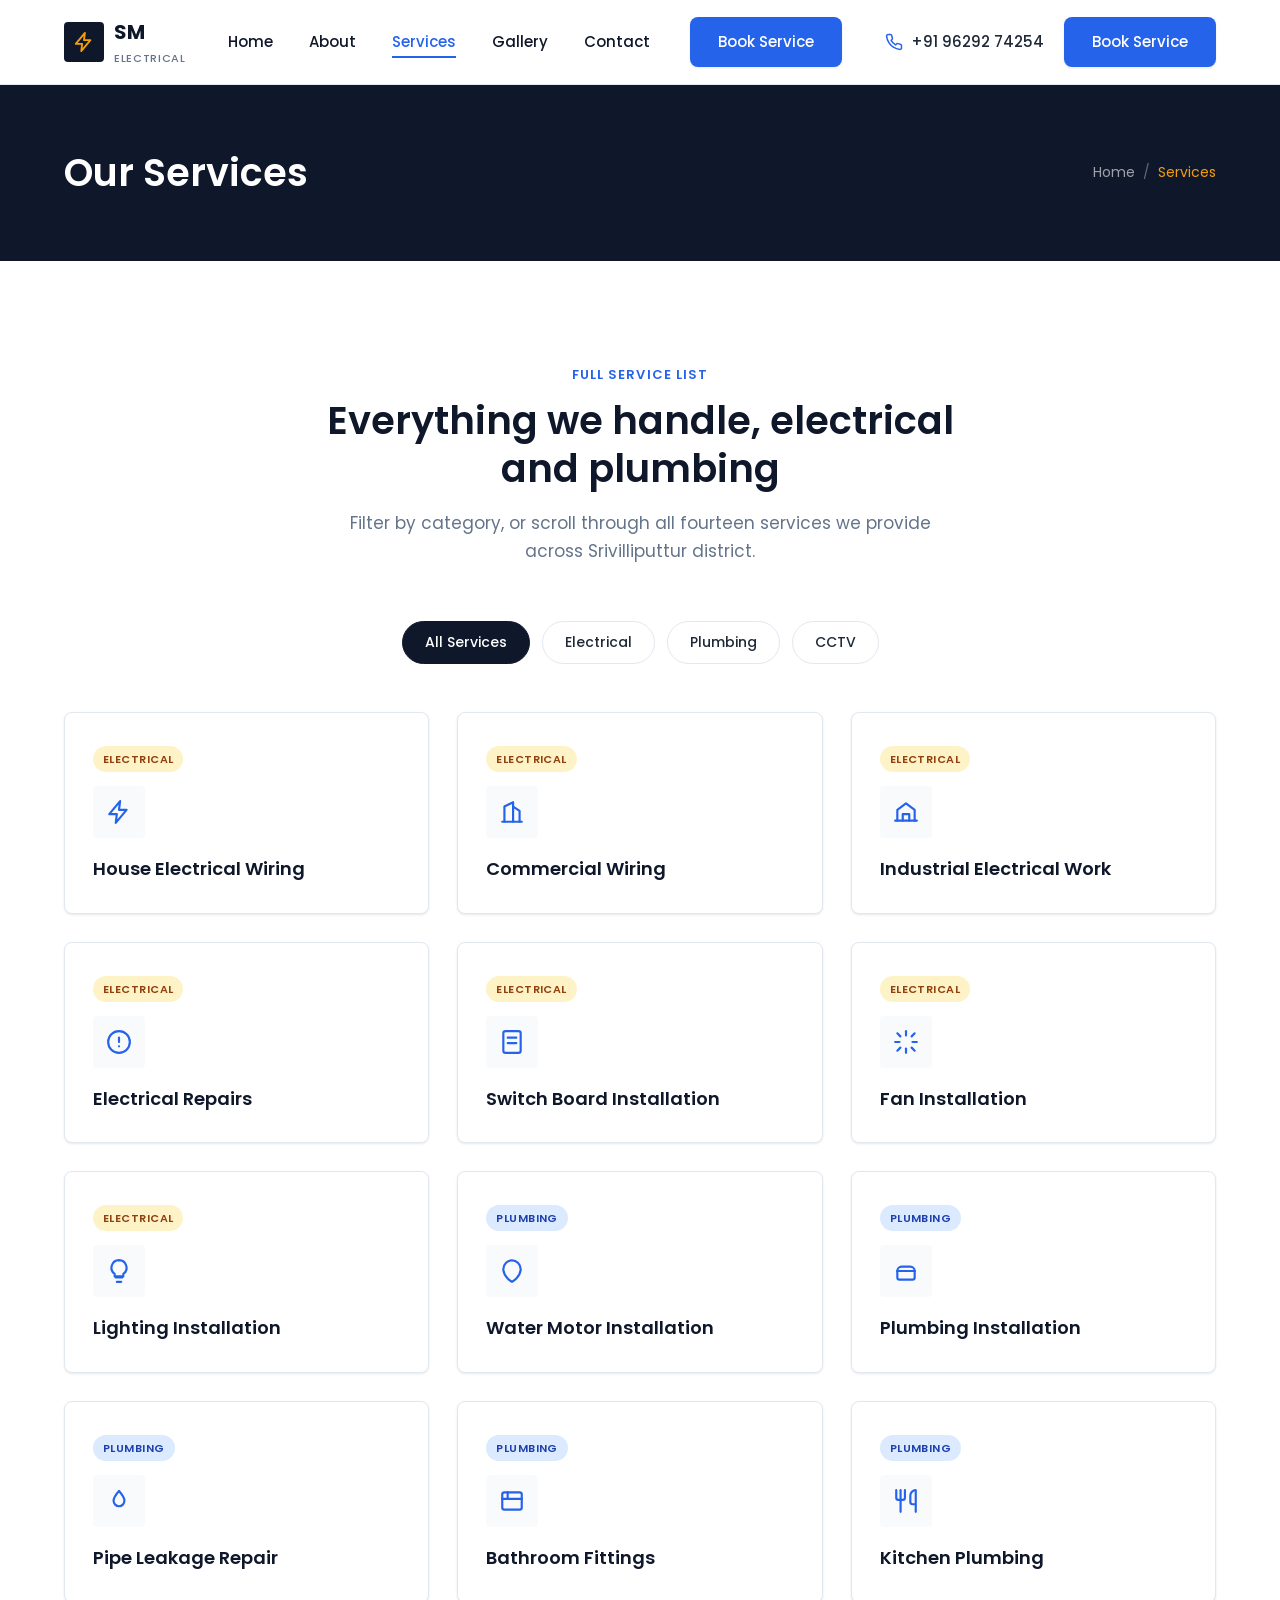
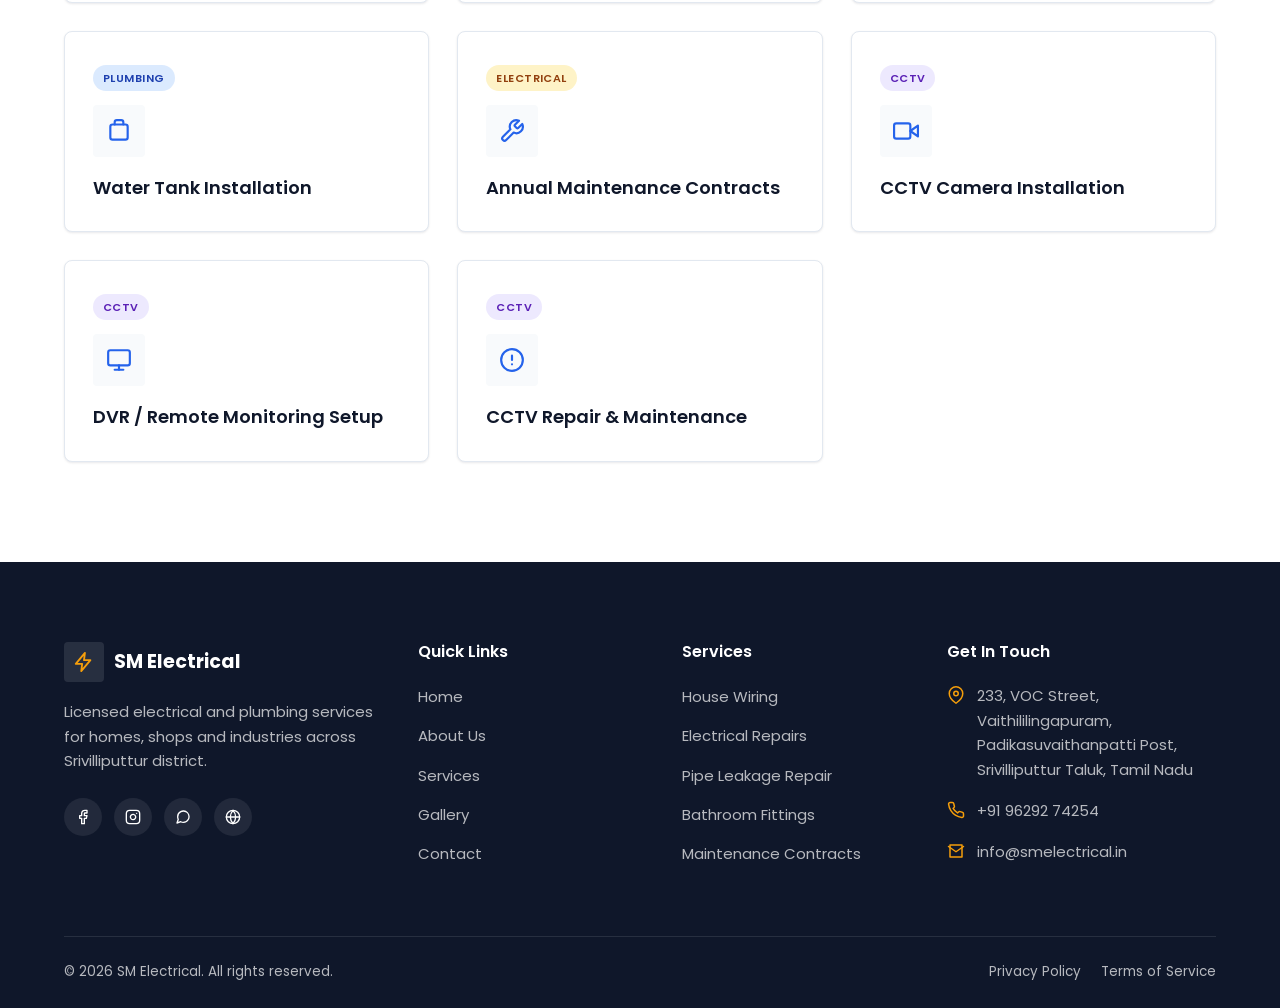
==== commit 5bb92509: "electrical" ====
--- a/project/services.html
+++ b/project/services.html
@@ -86,220 +86,142 @@
 
         <div class="services-page-grid">
 
-          <article class="service-card reveal" id="wiring" data-category="electrical">
+          <div class="service-card reveal" id="wiring" data-category="electrical">
             <span class="service-tag service-tag--electrical">Electrical</span>
             <div class="service-icon">
               <svg viewBox="0 0 24 24" fill="none" stroke="currentColor" stroke-width="2" stroke-linecap="round" stroke-linejoin="round" aria-hidden="true"><path d="M13 2 3 14h7l-1 8 10-12h-7l1-8z"/></svg>
             </div>
             <h3>House Electrical Wiring</h3>
-            <p>Complete concealed or open wiring for new construction, and safe rewiring for older homes that still run on outdated circuits.</p>
-            <a href="contact.html?service=house-wiring" class="service-link">Request This Service
-              <svg viewBox="0 0 24 24" fill="none" stroke="currentColor" stroke-width="2" stroke-linecap="round" stroke-linejoin="round" aria-hidden="true"><line x1="5" y1="12" x2="19" y2="12"/><polyline points="12 5 19 12 12 19"/></svg>
-            </a>
-          </article>
-
-          <article class="service-card reveal" id="commercial" data-category="electrical">
+          </div>
+
+          <div class="service-card reveal" id="commercial" data-category="electrical">
             <span class="service-tag service-tag--electrical">Electrical</span>
             <div class="service-icon">
               <svg viewBox="0 0 24 24" fill="none" stroke="currentColor" stroke-width="2" stroke-linecap="round" stroke-linejoin="round" aria-hidden="true"><path d="M3 21h18"/><path d="M5 21V7l8-4v18"/><path d="M19 21V11l-6-4"/></svg>
             </div>
             <h3>Commercial Wiring</h3>
-            <p>Load calculation, distribution panels and structured wiring for shops, offices and showrooms — scheduled to minimise business downtime.</p>
-            <a href="contact.html?service=commercial-wiring" class="service-link">Request This Service
-              <svg viewBox="0 0 24 24" fill="none" stroke="currentColor" stroke-width="2" stroke-linecap="round" stroke-linejoin="round" aria-hidden="true"><line x1="5" y1="12" x2="19" y2="12"/><polyline points="12 5 19 12 12 19"/></svg>
-            </a>
-          </article>
-
-          <article class="service-card reveal" id="industrial" data-category="electrical">
+          </div>
+
+          <div class="service-card reveal" id="industrial" data-category="electrical">
             <span class="service-tag service-tag--electrical">Electrical</span>
             <div class="service-icon">
               <svg viewBox="0 0 24 24" fill="none" stroke="currentColor" stroke-width="2" stroke-linecap="round" stroke-linejoin="round" aria-hidden="true"><path d="M2 20h20"/><path d="M4 20V10l8-6 8 6v10"/><path d="M9 20v-6h6v6"/></svg>
             </div>
             <h3>Industrial Electrical Work</h3>
-            <p>Three-phase panel wiring, motor connections and machinery hookups for small and mid-sized manufacturing units.</p>
-            <a href="contact.html?service=industrial" class="service-link">Request This Service
-              <svg viewBox="0 0 24 24" fill="none" stroke="currentColor" stroke-width="2" stroke-linecap="round" stroke-linejoin="round" aria-hidden="true"><line x1="5" y1="12" x2="19" y2="12"/><polyline points="12 5 19 12 12 19"/></svg>
-            </a>
-          </article>
-
-          <article class="service-card reveal" id="repairs" data-category="electrical">
+          </div>
+
+          <div class="service-card reveal" id="repairs" data-category="electrical">
             <span class="service-tag service-tag--electrical">Electrical</span>
             <div class="service-icon">
               <svg viewBox="0 0 24 24" fill="none" stroke="currentColor" stroke-width="2" stroke-linecap="round" stroke-linejoin="round" aria-hidden="true"><circle cx="12" cy="12" r="10"/><line x1="12" y1="8" x2="12" y2="12"/><line x1="12" y1="16" x2="12.01" y2="16"/></svg>
             </div>
             <h3>Electrical Repairs</h3>
-            <p>Diagnosis and repair of tripping MCBs, sparking sockets, short circuits, and unexplained power fluctuations.</p>
-            <a href="contact.html?service=electrical-repairs" class="service-link">Request This Service
-              <svg viewBox="0 0 24 24" fill="none" stroke="currentColor" stroke-width="2" stroke-linecap="round" stroke-linejoin="round" aria-hidden="true"><line x1="5" y1="12" x2="19" y2="12"/><polyline points="12 5 19 12 12 19"/></svg>
-            </a>
-          </article>
-
-          <article class="service-card reveal" id="switchboard" data-category="electrical">
+          </div>
+
+          <div class="service-card reveal" id="switchboard" data-category="electrical">
             <span class="service-tag service-tag--electrical">Electrical</span>
             <div class="service-icon">
               <svg viewBox="0 0 24 24" fill="none" stroke="currentColor" stroke-width="2" stroke-linecap="round" stroke-linejoin="round" aria-hidden="true"><rect x="4" y="2" width="16" height="20" rx="2"/><line x1="8" y1="8" x2="16" y2="8"/><line x1="8" y1="13" x2="16" y2="13"/></svg>
             </div>
             <h3>Switch Board Installation</h3>
-            <p>Modular switchboards with dedicated MCB protection and proper earthing for every circuit in the house.</p>
-            <a href="contact.html?service=switchboard" class="service-link">Request This Service
-              <svg viewBox="0 0 24 24" fill="none" stroke="currentColor" stroke-width="2" stroke-linecap="round" stroke-linejoin="round" aria-hidden="true"><line x1="5" y1="12" x2="19" y2="12"/><polyline points="12 5 19 12 12 19"/></svg>
-            </a>
-          </article>
-
-          <article class="service-card reveal" id="fan" data-category="electrical">
+          </div>
+
+          <div class="service-card reveal" id="fan" data-category="electrical">
             <span class="service-tag service-tag--electrical">Electrical</span>
             <div class="service-icon">
               <svg viewBox="0 0 24 24" fill="none" stroke="currentColor" stroke-width="2" stroke-linecap="round" stroke-linejoin="round" aria-hidden="true"><path d="M12 2v4"/><path d="m6.8 6.8-2.8-2.8"/><path d="M2 12h4"/><path d="m6.8 17.2-2.8 2.8"/><path d="M12 18v4"/><path d="m17.2 17.2 2.8 2.8"/><path d="M18 12h4"/><path d="m17.2 6.8 2.8-2.8"/></svg>
             </div>
             <h3>Fan Installation</h3>
-            <p>Ceiling, wall and exhaust fan fitting with correct balancing so there's no wobble or noise over time.</p>
-            <a href="contact.html?service=fan-installation" class="service-link">Request This Service
-              <svg viewBox="0 0 24 24" fill="none" stroke="currentColor" stroke-width="2" stroke-linecap="round" stroke-linejoin="round" aria-hidden="true"><line x1="5" y1="12" x2="19" y2="12"/><polyline points="12 5 19 12 12 19"/></svg>
-            </a>
-          </article>
-
-          <article class="service-card reveal" id="lighting" data-category="electrical">
+          </div>
+
+          <div class="service-card reveal" id="lighting" data-category="electrical">
             <span class="service-tag service-tag--electrical">Electrical</span>
             <div class="service-icon">
               <svg viewBox="0 0 24 24" fill="none" stroke="currentColor" stroke-width="2" stroke-linecap="round" stroke-linejoin="round" aria-hidden="true"><path d="M9 18h6"/><path d="M10 22h4"/><path d="M12 2a7 7 0 0 0-4 12.7V17h8v-2.3A7 7 0 0 0 12 2z"/></svg>
             </div>
             <h3>Lighting Installation</h3>
-            <p>Functional and decorative lighting — from tube lights and LED panels to facade and landscape lighting.</p>
-            <a href="contact.html?service=lighting" class="service-link">Request This Service
-              <svg viewBox="0 0 24 24" fill="none" stroke="currentColor" stroke-width="2" stroke-linecap="round" stroke-linejoin="round" aria-hidden="true"><line x1="5" y1="12" x2="19" y2="12"/><polyline points="12 5 19 12 12 19"/></svg>
-            </a>
-          </article>
-
-          <article class="service-card reveal" id="watermotor" data-category="plumbing">
+          </div>
+
+          <div class="service-card reveal" id="watermotor" data-category="plumbing">
             <span class="service-tag service-tag--plumbing">Plumbing</span>
             <div class="service-icon">
               <svg viewBox="0 0 24 24" fill="none" stroke="currentColor" stroke-width="2" stroke-linecap="round" stroke-linejoin="round" aria-hidden="true"><path d="M12 22s8-4.5 8-11.8A8 8 0 0 0 4 10.2C4 17.5 12 22 12 22z"/></svg>
             </div>
             <h3>Water Motor Installation</h3>
-            <p>Submersible and surface pump installation with correct piping, foot valve, and electrical connection for reliable pressure.</p>
-            <a href="contact.html?service=water-motor" class="service-link">Request This Service
-              <svg viewBox="0 0 24 24" fill="none" stroke="currentColor" stroke-width="2" stroke-linecap="round" stroke-linejoin="round" aria-hidden="true"><line x1="5" y1="12" x2="19" y2="12"/><polyline points="12 5 19 12 12 19"/></svg>
-            </a>
-          </article>
-
-          <article class="service-card reveal" id="plumbing-install" data-category="plumbing">
+          </div>
+
+          <div class="service-card reveal" id="plumbing-install" data-category="plumbing">
             <span class="service-tag service-tag--plumbing">Plumbing</span>
             <div class="service-icon">
               <svg viewBox="0 0 24 24" fill="none" stroke="currentColor" stroke-width="2" stroke-linecap="round" stroke-linejoin="round" aria-hidden="true"><path d="M4 12h16"/><path d="M4 12a4 4 0 0 1 4-4h8a4 4 0 0 1 4 4"/><path d="M4 12v6a2 2 0 0 0 2 2h12a2 2 0 0 0 2-2v-6"/></svg>
             </div>
             <h3>Plumbing Installation</h3>
-            <p>New CPVC/UPVC pipeline layout for construction and renovation projects, planned to avoid future leaks.</p>
-            <a href="contact.html?service=plumbing-installation" class="service-link">Request This Service
-              <svg viewBox="0 0 24 24" fill="none" stroke="currentColor" stroke-width="2" stroke-linecap="round" stroke-linejoin="round" aria-hidden="true"><line x1="5" y1="12" x2="19" y2="12"/><polyline points="12 5 19 12 12 19"/></svg>
-            </a>
-          </article>
-
-          <article class="service-card reveal" id="leakage" data-category="plumbing">
+          </div>
+
+          <div class="service-card reveal" id="leakage" data-category="plumbing">
             <span class="service-tag service-tag--plumbing">Plumbing</span>
             <div class="service-icon">
               <svg viewBox="0 0 24 24" fill="none" stroke="currentColor" stroke-width="2" stroke-linecap="round" stroke-linejoin="round" aria-hidden="true"><path d="M12 2.69s5 5.5 5 9.13a5 5 0 0 1-10 0c0-3.63 5-9.13 5-9.13z"/></svg>
             </div>
             <h3>Pipe Leakage Repair</h3>
-            <p>Leak detection and repair for concealed, exposed and overhead lines — with minimal wall or floor breaking.</p>
-            <a href="contact.html?service=leakage-repair" class="service-link">Request This Service
-              <svg viewBox="0 0 24 24" fill="none" stroke="currentColor" stroke-width="2" stroke-linecap="round" stroke-linejoin="round" aria-hidden="true"><line x1="5" y1="12" x2="19" y2="12"/><polyline points="12 5 19 12 12 19"/></svg>
-            </a>
-          </article>
-
-          <article class="service-card reveal" id="bathroom" data-category="plumbing">
+          </div>
+
+          <div class="service-card reveal" id="bathroom" data-category="plumbing">
             <span class="service-tag service-tag--plumbing">Plumbing</span>
             <div class="service-icon">
               <svg viewBox="0 0 24 24" fill="none" stroke="currentColor" stroke-width="2" stroke-linecap="round" stroke-linejoin="round" aria-hidden="true"><rect x="3" y="4" width="18" height="16" rx="2"/><path d="M3 10h18"/><path d="M8 4v6"/></svg>
             </div>
             <h3>Bathroom Fittings</h3>
-            <p>Taps, showers, health faucets, wash basins and commodes fitted with correct sealing and no future seepage.</p>
-            <a href="contact.html?service=bathroom-fittings" class="service-link">Request This Service
-              <svg viewBox="0 0 24 24" fill="none" stroke="currentColor" stroke-width="2" stroke-linecap="round" stroke-linejoin="round" aria-hidden="true"><line x1="5" y1="12" x2="19" y2="12"/><polyline points="12 5 19 12 12 19"/></svg>
-            </a>
-          </article>
-
-          <article class="service-card reveal" id="kitchen" data-category="plumbing">
+          </div>
+
+          <div class="service-card reveal" id="kitchen" data-category="plumbing">
             <span class="service-tag service-tag--plumbing">Plumbing</span>
             <div class="service-icon">
               <svg viewBox="0 0 24 24" fill="none" stroke="currentColor" stroke-width="2" stroke-linecap="round" stroke-linejoin="round" aria-hidden="true"><path d="M3 2v7c0 1.1.9 2 2 2h4a2 2 0 0 0 2-2V2"/><path d="M7 2v20"/><path d="M21 15V2a5 5 0 0 0-5 5v6c0 1.1.9 2 2 2h3zm0 0v7"/></svg>
             </div>
             <h3>Kitchen Plumbing</h3>
-            <p>Sink installation, drainage lines, RO unit plumbing and dishwasher connections done cleanly and to code.</p>
-            <a href="contact.html?service=kitchen-plumbing" class="service-link">Request This Service
-              <svg viewBox="0 0 24 24" fill="none" stroke="currentColor" stroke-width="2" stroke-linecap="round" stroke-linejoin="round" aria-hidden="true"><line x1="5" y1="12" x2="19" y2="12"/><polyline points="12 5 19 12 12 19"/></svg>
-            </a>
-          </article>
-
-          <article class="service-card reveal" id="watertank" data-category="plumbing">
+          </div>
+
+          <div class="service-card reveal" id="watertank" data-category="plumbing">
             <span class="service-tag service-tag--plumbing">Plumbing</span>
             <div class="service-icon">
               <svg viewBox="0 0 24 24" fill="none" stroke="currentColor" stroke-width="2" stroke-linecap="round" stroke-linejoin="round" aria-hidden="true"><rect x="4" y="6" width="16" height="14" rx="2"/><path d="M8 6V4a2 2 0 0 1 2-2h4a2 2 0 0 1 2 2v2"/></svg>
             </div>
             <h3>Water Tank Installation</h3>
-            <p>Overhead and underground sump tank installation with float valve, inlet-outlet plumbing and overflow lines.</p>
-            <a href="contact.html?service=water-tank" class="service-link">Request This Service
-              <svg viewBox="0 0 24 24" fill="none" stroke="currentColor" stroke-width="2" stroke-linecap="round" stroke-linejoin="round" aria-hidden="true"><line x1="5" y1="12" x2="19" y2="12"/><polyline points="12 5 19 12 12 19"/></svg>
-            </a>
-          </article>
-
-          <article class="service-card reveal" id="maintenance" data-category="electrical">
+          </div>
+
+          <div class="service-card reveal" id="maintenance" data-category="electrical">
             <span class="service-tag service-tag--electrical">Electrical</span>
             <div class="service-icon">
               <svg viewBox="0 0 24 24" fill="none" stroke="currentColor" stroke-width="2" stroke-linecap="round" stroke-linejoin="round" aria-hidden="true"><path d="M14.7 6.3a1 1 0 0 0 0 1.4l1.6 1.6a1 1 0 0 0 1.4 0l3.77-3.77a6 6 0 0 1-7.94 7.94l-6.91 6.91a2.12 2.12 0 0 1-3-3l6.91-6.91a6 6 0 0 1 7.94-7.94l-3.76 3.76z"/></svg>
             </div>
             <h3>Annual Maintenance Contracts</h3>
-            <p>Scheduled inspections of wiring, switchgear and plumbing lines for homes and businesses, catching issues before they become emergencies.</p>
-            <a href="contact.html?service=amc" class="service-link">Request This Service
-              <svg viewBox="0 0 24 24" fill="none" stroke="currentColor" stroke-width="2" stroke-linecap="round" stroke-linejoin="round" aria-hidden="true"><line x1="5" y1="12" x2="19" y2="12"/><polyline points="12 5 19 12 12 19"/></svg>
-            </a>
-          </article>
-
-          <article class="service-card reveal" id="cctv-installation" data-category="cctv">
+          </div>
+
+          <div class="service-card reveal" id="cctv-installation" data-category="cctv">
             <span class="service-tag service-tag--cctv">CCTV</span>
             <div class="service-icon">
               <svg viewBox="0 0 24 24" fill="none" stroke="currentColor" stroke-width="2" stroke-linecap="round" stroke-linejoin="round" aria-hidden="true"><path d="M23 7l-7 5 7 5V7z"/><rect x="1" y="5" width="15" height="14" rx="2" ry="2"/></svg>
             </div>
             <h3>CCTV Camera Installation</h3>
-            <a href="index.html#contact" class="service-link">Request This Service
-              <svg viewBox="0 0 24 24" fill="none" stroke="currentColor" stroke-width="2" stroke-linecap="round" stroke-linejoin="round" aria-hidden="true"><line x1="5" y1="12" x2="19" y2="12"/><polyline points="12 5 19 12 12 19"/></svg>
-            </a>
-          </article>
-
-          <article class="service-card reveal" id="cctv-monitoring" data-category="cctv">
+          </div>
+
+          <div class="service-card reveal" id="cctv-monitoring" data-category="cctv">
             <span class="service-tag service-tag--cctv">CCTV</span>
             <div class="service-icon">
               <svg viewBox="0 0 24 24" fill="none" stroke="currentColor" stroke-width="2" stroke-linecap="round" stroke-linejoin="round" aria-hidden="true"><rect x="2" y="3" width="20" height="14" rx="2"/><line x1="8" y1="21" x2="16" y2="21"/><line x1="12" y1="17" x2="12" y2="21"/></svg>
             </div>
             <h3>DVR / Remote Monitoring Setup</h3>
-            <a href="index.html#contact" class="service-link">Request This Service
-              <svg viewBox="0 0 24 24" fill="none" stroke="currentColor" stroke-width="2" stroke-linecap="round" stroke-linejoin="round" aria-hidden="true"><line x1="5" y1="12" x2="19" y2="12"/><polyline points="12 5 19 12 12 19"/></svg>
-            </a>
-          </article>
-
-          <article class="service-card reveal" id="cctv-repair" data-category="cctv">
+          </div>
+
+          <div class="service-card reveal" id="cctv-repair" data-category="cctv">
             <span class="service-tag service-tag--cctv">CCTV</span>
             <div class="service-icon">
               <svg viewBox="0 0 24 24" fill="none" stroke="currentColor" stroke-width="2" stroke-linecap="round" stroke-linejoin="round" aria-hidden="true"><circle cx="12" cy="12" r="10"/><line x1="12" y1="8" x2="12" y2="12"/><line x1="12" y1="16" x2="12.01" y2="16"/></svg>
             </div>
             <h3>CCTV Repair &amp; Maintenance</h3>
-            <a href="index.html#contact" class="service-link">Request This Service
-              <svg viewBox="0 0 24 24" fill="none" stroke="currentColor" stroke-width="2" stroke-linecap="round" stroke-linejoin="round" aria-hidden="true"><line x1="5" y1="12" x2="19" y2="12"/><polyline points="12 5 19 12 12 19"/></svg>
-            </a>
-          </article>
-
-        </div>
-      </div>
-    </section>
-
-    <section class="section section--alt">
-      <div class="cta-section reveal">
-        <div class="cta-inner">
-          <h2>Not sure which service you need?</h2>
-          <p>Describe the problem and we'll recommend the right fix — no obligation to book.</p>
-          <div class="cta-actions">
-            <a href="index.html#contact" class="btn btn-accent">Talk to a Technician</a>
-            <a href="tel:+919629274254" class="btn btn-outline-light">Call +91 96292 74254</a>
-          </div>
+          </div>
+
         </div>
       </div>
     </section>
--- a/project/css/style.css
+++ b/project/css/style.css
@@ -452,20 +452,18 @@
 ----------------------------------------- */
 .hero {
   background-color: var(--color-primary);
+  background-image:
+    linear-gradient(rgba(15, 23, 42, 0.75), rgba(15, 23, 42, 0.85)),
+    url('../images/home.png?v=2');
+  background-size: cover;
+  background-position: center;
+  background-repeat: no-repeat;
   position: relative;
   overflow: hidden;
 }
 
 .hero::before {
-  content: '';
-  position: absolute;
-  inset: 0;
-  background-image:
-    linear-gradient(rgba(15, 23, 42, 0.86), rgba(15, 23, 42, 0.86)),
-    url('../images/hero-electrician.svg');
-  background-size: cover;
-  background-position: center;
-  z-index: 0;
+  display: none;
 }
 
 .hero-inner {
@@ -608,6 +606,8 @@
   padding: 32px 28px;
   box-shadow: var(--shadow-sm);
   transition: transform var(--transition-base), box-shadow var(--transition-base), border-color var(--transition-base);
+  display: block;
+  cursor: default;
 }
 
 .service-card:hover {
@@ -645,7 +645,7 @@
 
 .service-card h3 {
   font-size: 1.125rem;
-  margin-bottom: 16px;
+  margin-bottom: 0;
 }
 
 .service-card p {
